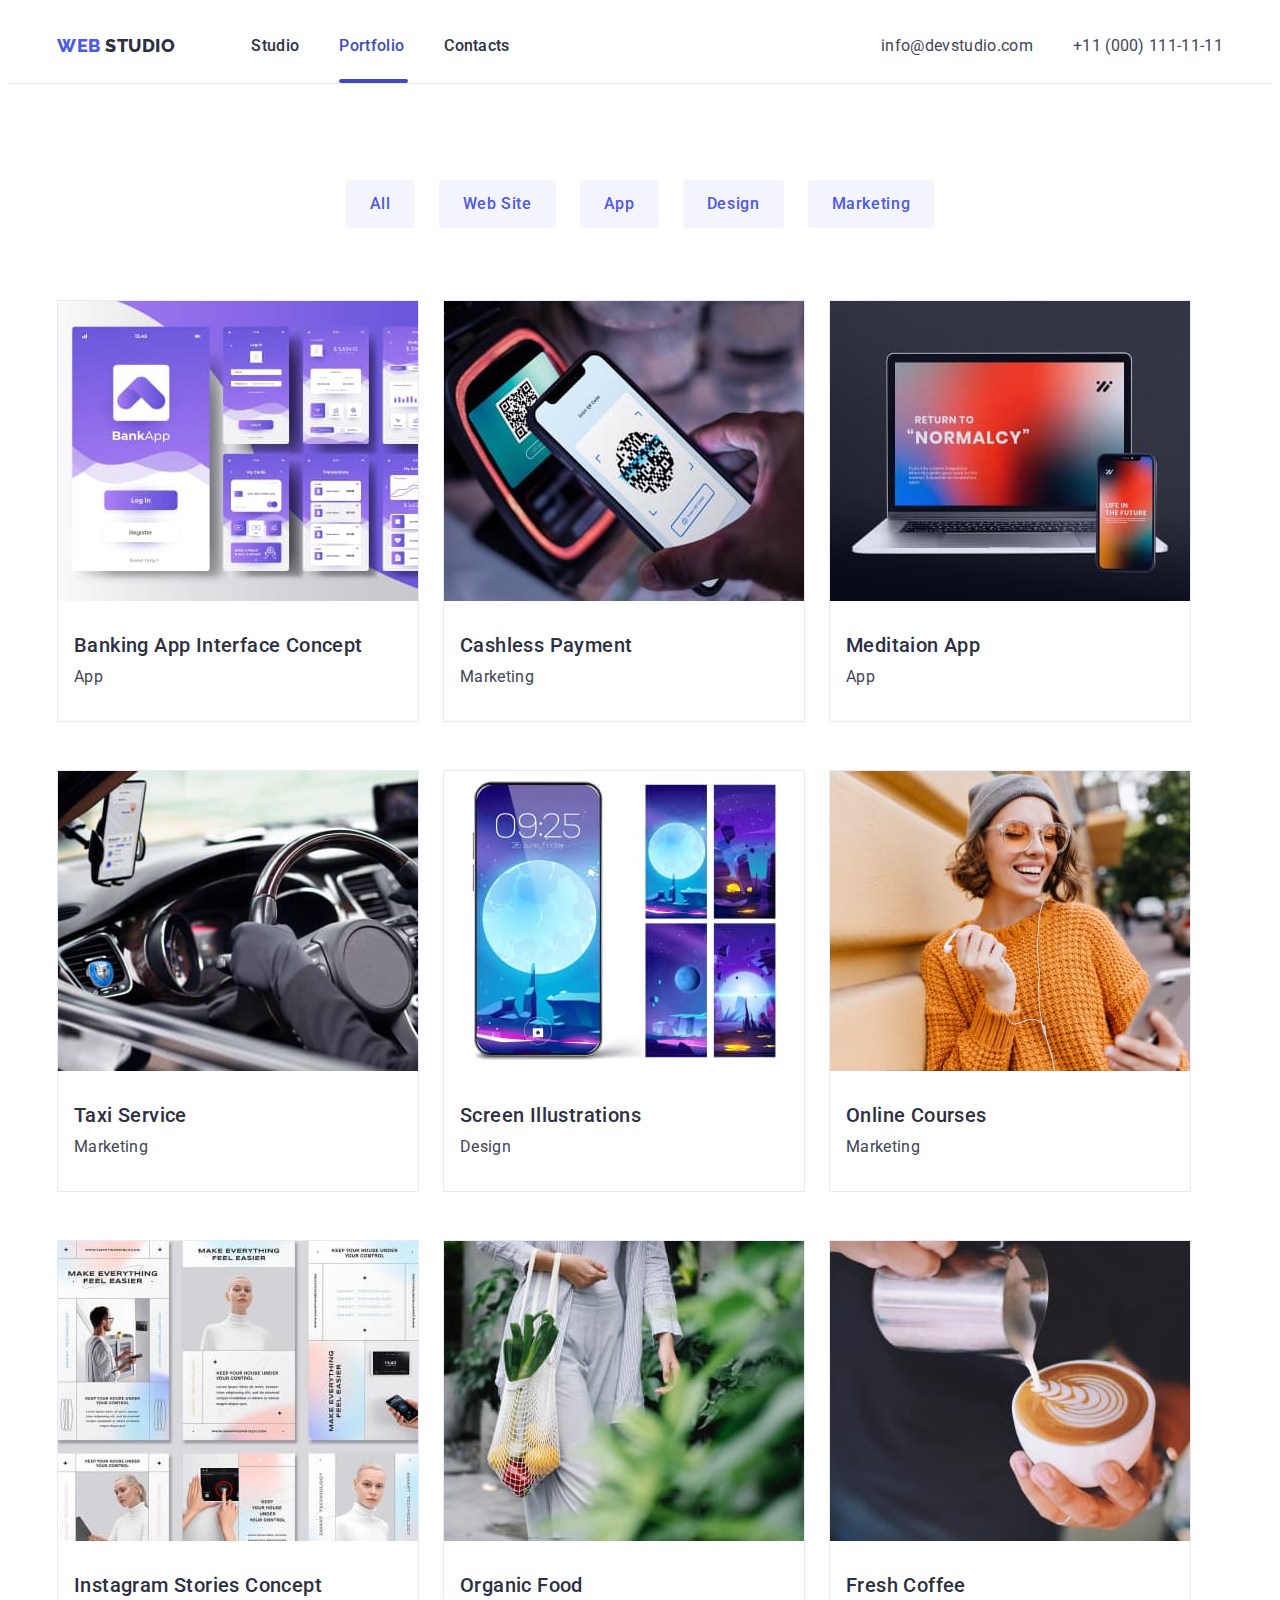
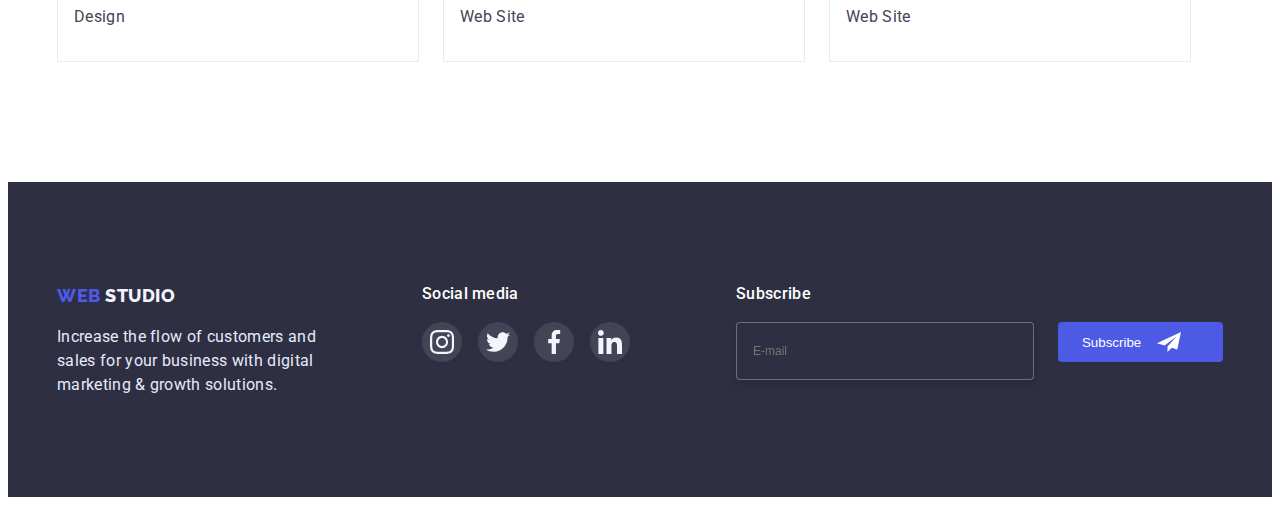
==== portfolio.html @ efe14cc3 "hw7" ====
<!DOCTYPE html>
<html lang="en">
  <head>
    <meta charset="UTF-8" />
    <meta http-equiv="X-UA-Compatible" content="IE=edge" />
    <meta name="viewport" content="width=device-width, initial-scale=1.0" />
    <link
      rel="stylesheet"
      href="https://cdnjs.cloudflare.com/ajax/libs/modern-normalize/1.1.0/modern-normalize.min.css"
      integrity="sha512-wpPYUAdjBVSE4KJnH1VR1HeZfpl1ub8YT/NKx4PuQ5NmX2tKuGu6U/JRp5y+Y8XG2tV+wKQpNHVUX03MfMFn9Q=="
      crossorigin="anonymous"
      referrerpolicy="no-referrer"
    />
    <link rel="stylesheet" href="./css/styles.css" />
    <link rel="preconnect" href="https://fonts.googleapis.com" />
    <link rel="preconnect" href="https://fonts.gstatic.com" crossorigin />
    <link
      href="https://fonts.googleapis.com/css2?family=Raleway:wght@800&family=Roboto:wght@400;500;700;900&display=swap"
      rel="stylesheet"
    />
    <title>Document</title>
  </head>
  <body>
    <header class="studio-header">
      <div class="container header-container">
        <nav class="navigation">
          <a
            class="logo link-accent"
            href="./portfolio.html"
            target="_blank"
            rel="noopener noreferrer"
            ><span class="logo-span">Web</span> Studio</a
          >
          <ul class="list navigation-list">
            <li>
              <a class="nav-link link-accent" href="./index.html">Studio</a>
            </li>
            <li class="nav-list-item">
              <a class="nav-link link-accent current" href="./portfolio.html"
                >Portfolio</a
              >
            </li>
            <li><a class="nav-link link-accent" href="">Contacts</a></li>
          </ul>
        </nav>
        <address class="navigation-address">
          <ul class="list navigation-list">
            <li>
              <a
                class="nav-contact link-accent"
                href="mailto:info@devstudio.com"
                >info@devstudio.com</a
              >
            </li>
            <li>
              <a class="nav-contact link-accent" href="tel:+110001111111"
                >+11 (000) 111-11-11</a
              >
            </li>
          </ul>
        </address>
      </div>
    </header>
    <main class="main-portfolio">
      <h1 class="visually-hidden">Portfolio</h1>
      <section class="portfolio-filter">
        <div class="container">
          <ul class="btn-list list">
            <li class="btn-list-item">
              <button class="btn-filter" type="button">All</button>
            </li>
            <li class="btn-list-item">
              <button class="btn-filter" type="button">Web Site</button>
            </li>
            <li class="btn-list-item">
              <button class="btn-filter" type="button">App</button>
            </li>
            <li class="btn-list-item">
              <button class="btn-filter" type="button">Design</button>
            </li>
            <li class="btn-list-item">
              <button class="btn-filter" type="button">Marketing</button>
            </li>
          </ul>
          <ul class="samples list">
            <li class="sample-item">
              <div class="sample-wrap">
                <img
                  src="./images/banking-app.jpg"
                  alt="banking-app"
                  width="360"
                  height="300"
                />
                <p class="sample-text">
                  14 Stylish and User-Friendly App Design Concepts · Task
                  Manager App · Calorie Tracker App · Exotic Fruit Ecommerce App
                  · Cloud Storage App
                </p>
              </div>
              <div class="wrapper">
                <h2 class="header header-portfolio">
                  Banking App Interface Concept
                </h2>
                <p class="text text-portfolio">App</p>
              </div>
            </li>
            <li class="sample-item">
              <div class="sample-wrap">
                <img
                  src="./images/cashless-payment.jpg"
                  alt="cashless-payment"
                  width="360"
                  height="300"
                />
                <p class="sample-text">
                  14 Stylish and User-Friendly App Design Concepts · Task
                  Manager App · Calorie Tracker App · Exotic Fruit Ecommerce App
                  · Cloud Storage App
                </p>
              </div>
              <div class="wrapper">
                <h2 class="header header-portfolio">Cashless Payment</h2>
                <p class="text text-portfolio">Marketing</p>
              </div>
            </li>
            <li class="sample-item">
              <div class="sample-wrap">
                <img
                  src="./images/mediation-app.jpg"
                  alt="mediation-app"
                  width="360"
                  height="300"
                />
                <p class="sample-text">
                  14 Stylish and User-Friendly App Design Concepts · Task
                  Manager App · Calorie Tracker App · Exotic Fruit Ecommerce App
                  · Cloud Storage App
                </p>
              </div>
              <div class="wrapper">
                <h2 class="header header-portfolio">Meditaion App</h2>
                <p class="text text-portfolio">App</p>
              </div>
            </li>
            <li class="sample-item">
              <div class="sample-wrap">
                <img
                  src="./images/taxi-service.jpg"
                  alt="taxi-service"
                  width="360"
                  height="300"
                />
                <p class="sample-text">
                  14 Stylish and User-Friendly App Design Concepts · Task
                  Manager App · Calorie Tracker App · Exotic Fruit Ecommerce App
                  · Cloud Storage App
                </p>
              </div>
              <div class="wrapper">
                <h2 class="header header-portfolio">Taxi Service</h2>
                <p class="text text-portfolio">Marketing</p>
              </div>
            </li>
            <li class="sample-item">
              <div class="sample-wrap">
                <img
                  src="./images/screen-ill.jpg"
                  alt="Screen illustrations"
                  width="360"
                  height="300"
                />
                <p class="sample-text">
                  14 Stylish and User-Friendly App Design Concepts · Task
                  Manager App · Calorie Tracker App · Exotic Fruit Ecommerce App
                  · Cloud Storage App
                </p>
              </div>
              <div class="wrapper">
                <h2 class="header header-portfolio">Screen Illustrations</h2>
                <p class="text text-portfolio">Design</p>
              </div>
            </li>
            <li class="sample-item">
              <div class="sample-wrap">
                <img
                  src="./images/online-course.jpg"
                  alt="online course"
                  width="360"
                  height="300"
                />
                <p class="sample-text">
                  14 Stylish and User-Friendly App Design Concepts · Task
                  Manager App · Calorie Tracker App · Exotic Fruit Ecommerce App
                  · Cloud Storage App
                </p>
              </div>
              <div class="wrapper">
                <h2 class="header header-portfolio">Online Courses</h2>
                <p class="text text-portfolio">Marketing</p>
              </div>
            </li>
            <li class="sample-item">
              <div class="sample-wrap">
                <img
                  src="./images/instagram.jpg"
                  alt="instagram page"
                  width="360"
                  height="300"
                />
                <p class="sample-text">
                  14 Stylish and User-Friendly App Design Concepts · Task
                  Manager App · Calorie Tracker App · Exotic Fruit Ecommerce App
                  · Cloud Storage App
                </p>
              </div>
              <div class="wrapper">
                <h2 class="header header-portfolio">
                  Instagram Stories Concept
                </h2>
                <p class="text text-portfolio">Design</p>
              </div>
            </li>
            <li class="sample-item">
              <div class="sample-wrap">
                <img
                  src="./images/organic.jpg"
                  alt="organic food"
                  width="360"
                  height="300"
                />
                <p class="sample-text">
                  14 Stylish and User-Friendly App Design Concepts · Task
                  Manager App · Calorie Tracker App · Exotic Fruit Ecommerce App
                  · Cloud Storage App
                </p>
              </div>
              <div class="wrapper">
                <h2 class="header header-portfolio">Organic Food</h2>
                <p class="text text-portfolio">Web Site</p>
              </div>
            </li>
            <li class="sample-item">
              <div class="sample-wrap">
                <img
                  src="./images/coffee.jpg"
                  alt="fresh coffee"
                  width="360"
                  height="300"
                />
                <p class="sample-text">
                  14 Stylish and User-Friendly App Design Concepts · Task
                  Manager App · Calorie Tracker App · Exotic Fruit Ecommerce App
                  · Cloud Storage App
                </p>
              </div>
              <div class="wrapper">
                <h2 class="header header-portfolio">Fresh Coffee</h2>
                <p class="text text-portfolio">Web Site</p>
              </div>
            </li>
          </ul>
        </div>
      </section>
    </main>

    <footer class="studio-footer">
      <div class="container">
        <div class="wrap">
          <div class="left-footrer">
            <a
              class="logo-footer link-accent"
              href="./index.html"
              target="_blank"
              rel="noopener noreferrer"
              ><span class="logo-span">Web</span> Studio</a
            >
            <p class="footer-text">
              Increase the flow of customers and <br />
              sales for your business with digital<br />
              marketing & growth solutions.
            </p>
          </div>
          <div class="rigrh-footer">
            <p class="social-text">Social media</p>
            <ul class="footer-soc-list">
              <li class="footer-soc-item">
                <a href="" class="soc-link"
                  ><svg class="soc-icon" width="24" height="24">
                    <use href="./images/icons.svg#icon-instagram"></use></svg
                ></a>
              </li>
              <li class="footer-soc-item">
                <a href="" class="soc-link"
                  ><svg class="soc-icon" width="24" height="24">
                    <use href="./images/icons.svg#icon-twitter"></use></svg
                ></a>
              </li>
              <li class="footer-soc-item">
                <a href="" class="soc-link"
                  ><svg class="soc-icon" width="24" height="24">
                    <use href="./images/icons.svg#icon-facebook"></use></svg
                ></a>
              </li>
              <li class="footer-soc-item">
                <a href="" class="soc-link"
                  ><svg class="soc-icon" width="24" height="24">
                    <use href="./images/icons.svg#icon-linkedin"></use></svg
                ></a>
              </li>
            </ul>
          </div>
          <div class="form-footer">
            <form class="footer-form" for="email">
              <p class="footer-form-text">Subscribe</p>
              <div class="form-wrap">
                <input
                  class="footer-form-input"
                  type="email"
                  name="email"
                  id="email"
                  placeholder="E-mail"
                />
                <button class="footer-form-btn" type="submit">Subscribe</button>
              </div>
            </form>
          </div>
        </div>
      </div>
    </footer>
  </body>
</html>
---- css/styles.css ----
:root {
  --bgColor: #4d5ae5;
  --mainColor: #2e2f42;
  --textColor: #434455;
  --white: #ffffff;
  --accent: #404bbf;
  --secondary: #f4f4fd;
  --footerText: #e7e9fc;
}
body {
  font-family: 'Roboto';
  font-weight: 400;
  font-size: 16px;
  line-height: 1.33;
  letter-spacing: 0.02em;
  color: var(--textColor);
}
.is-hidden {
  visibility: hidden;
  opacity: 0;
  pointer-events: none;
}
a {
  text-decoration: none;
}
ul,
button {
  margin: 0;
  padding: 0;
}
input {
  padding: 0;
}

h1,
h2,
h3,
h4,
h5,
h6,
p {
  margin: 0;
}
img {
  display: block;
}
li {
  list-style: none;
}
.container {
  width: 1166px;
  margin: 0 auto;
  padding: 0 15px;
}
.header-container {
  display: flex;
  justify-content: space-between;
  align-items: center;
}
.navigation {
  display: flex;
  justify-content: space-between;
  padding: 24px 0 24px 0;
  align-items: center;
}
.navigation-list {
  display: flex;
  /* position: relative; */

  gap: 40px;
}
.studio-header {
  border-bottom: 1px solid #e7e9fc;
}

.list {
  list-style: none;
}
.visually-hidden {
  position: absolute;
  white-space: nowrap;
  width: 1px;
  height: 1px;
  overflow: hidden;
  border: 0;
  padding: 0;
  clip: rect(0 0 0 0);
  clip-path: inset(50%);
  margin: -1px;
}
.logo {
  font-family: 'Raleway';
  font-weight: 800;
  font-size: 18px;
  line-height: 1.5;
  letter-spacing: 0.03em;
  text-transform: uppercase;
  color: var(--mainColor);
  margin-right: 76px;
}
.logo-span {
  font-family: 'Raleway';
  font-weight: 800;
  font-size: 18px;
  line-height: 1.5;
  letter-spacing: 0.03em;
  text-transform: uppercase;
  color: var(--bgColor);
}

.nav-link {
  font-weight: 500;
  font-size: 16px;
  line-height: 1.5;
  letter-spacing: 0.02em;
  color: var(--mainColor);
}
.nav-list-item {
  position: relative;
}
.nav-link.current::after {
  content: '';
  position: absolute;
  width: 100%;
  top: 190%;
  left: 0;
  border: 2px solid var(--accent);
  border-radius: 2px;
}
.current {
  color: var(--accent);
}
.link-accent {
  transition: color 250ms cubic-bezier(0.4, 0, 0.2, 1);
}
.link-accent:hover,
.link-accent:focus {
  color: var(--accent);
}
.nav-contact {
  font-style: normal;
  font-size: 16px;
  line-height: 1.5;
  text-decoration: none;
  letter-spacing: 0.02em;
  padding: 24px 0 24px 0;

  color: var(--textColor);
}

.hero-title {
  width: 496px;
  font-size: 56px;
  line-height: 1.07;
  text-align: center;
  margin: 0 auto;
  letter-spacing: 0.02em;
  color: var(--white);
}
.hero-section {
  padding: 188px 0;
  background-image: url(../images/Dark-bg.png),
    url(../images/people-office1.jpg);
  background-repeat: no-repeat;
  background-size: 1440px 600px;
  background-position: center;
}
.hero-wrap {
  text-align: center;
}
.btn {
  margin-top: 48px;
  padding: 16px 32px;
  font-family: 'Roboto';
  font-family: inherit;
  font-weight: 500;
  font-size: 16px;
  line-height: 1.5;
  letter-spacing: 0.04em;
  color: var(--white);
  background: var(--bgColor);
  border: 0px;
  border-radius: 4px;
  transition: background-color 250ms cubic-bezier(0.4, 0, 0.2, 1);
}

.btn:hover {
  color: var(--white);
  background-color: var(--accent);
  cursor: pointer;
}
.btn-filter {
  font-family: 'Roboto';
  font-family: inherit;
  font-weight: 500;
  font-size: 16px;
  line-height: 1.5;
  letter-spacing: 0.04em;
  color: var(--bgColor);
  background: var(--secondary);
  cursor: pointer;
  padding: 12px 24px;
  border: 0px;
  border-radius: 4px;
  transition: background-color 250ms cubic-bezier(0.4, 0, 0.2, 1),
    color 250ms cubic-bezier(0.4, 0, 0.2, 1),
    box-shadow 250ms cubic-bezier(0.4, 0, 0.2, 1);
}

.main-portfolio {
  padding-top: 96px;
}
.btn-filter:hover,
.btn-filter:focus {
  color: var(--white);
  background-color: var(--bgColor);
  box-shadow: 0px 3px 1px rgba(0, 0, 0, 0.1), 0px 2px 1px rgba(0, 0, 0, 0.08),
    0px 2px 2px rgba(0, 0, 0, 0.12);
  border-radius: 4px;
}
.btn-list {
  display: flex;
  justify-content: center;
  gap: 24px;

  margin-bottom: 72px;
}
.about-wrap {
  display: flex;
  justify-content: center;
  align-items: center;
  width: 264px;
  height: 112px;
  background-color: var(--secondary);
  margin-bottom: 8px;
  border-radius: 4px;
}
.antena {
  height: 64px;
  width: 59.717105865478516px;
}
.clock {
  height: 63.99992370605469px;
  width: 61.21834182739258px;
}
.diagram {
  height: 49.0855827331543px;
  width: 64.00010681152344px;
}
.astronaut {
  height: 55.46323013305664px;
  width: 50.1336555480957px;
  left: 0px;
  top: 4.779327392578125px;
  border-radius: 0px;
}

.about-studio {
  padding-top: 120px;
}

.about-studio-list {
  display: flex;
  flex-wrap: wrap;
  gap: 24px;
}
.about-item {
  width: 264px;
}
.header {
  font-weight: 500;
  font-size: 20px;
  line-height: 1.2;
  letter-spacing: 0.02em;
  color: var(--mainColor);
  padding-bottom: 8px;
}
.wrapper {
  padding: 32px 0 32px 16px;
}

.text {
  font-weight: 400;
  line-height: 1.5;
  letter-spacing: 0.02em;
  color: var(--textColor);
  /* padding-bottom: 8px; */
}

.samples {
  display: flex;
  flex-wrap: wrap;
  column-gap: 24px;
  row-gap: 48px;
  padding-bottom: 120px;
}
.sample-item {
  border: 1px solid #e7e9fc;
  transition: box-shadow 250ms cubic-bezier(0.4, 0, 0.2, 1);
}
.sample-wrap {
  position: relative;
  overflow: hidden;
}
.sample-text {
  position: absolute;
  top: 0;
  left: 0;
  color: var(--secondary);
  line-height: 1.5;
  letter-spacing: 0.02em;
  background-color: var(--bgColor);
  height: 100%;
  padding: 40px 32px;
  transform: translateY(100%);
  transition: 250ms cubic-bezier(0.4, 0, 0.2, 1);
}
.sample-item:hover .sample-text {
  transform: translateY(0);
}
.sample-item:hover,
.sample-item:focus {
  border: 1px solid #f4f4fd;
  box-shadow: 0px 1px 6px rgba(46, 47, 66, 0.08),
    0px 1px 1px rgba(46, 47, 66, 0.16), 0px 2px 1px rgba(46, 47, 66, 0.08);
}
.company-header {
  font-size: 36px;
  line-height: 1.11;
  letter-spacing: 0.02em;
  text-transform: capitalize;
  text-align: center;
  margin-bottom: 72px;
  color: var(--mainColor);
}
.company-section {
  padding: 120px 0;
}
.products-list {
  display: flex;
  gap: 24px;
}

.team {
  background-color: var(--secondary);
  padding: 120px 0;
}

.team-list-about {
  display: flex;
  flex-wrap: wrap;
  gap: 24px;
}
.team-list {
  text-align: center;
  background-color: var(--white);
  background: #ffffff;
  box-shadow: 0px 1px 6px rgba(46, 47, 66, 0.08),
    0px 1px 1px rgba(46, 47, 66, 0.16), 0px 2px 1px rgba(46, 47, 66, 0.08);
  border-radius: 0px 0px 4px 4px;
}
.about {
  padding: 32px 0;
}
.header-about {
  padding-bottom: 8px;
}

.logo-footer {
  font-family: 'Raleway';
  font-weight: 800;
  font-size: 18px;
  line-height: 1.16;
  letter-spacing: 0.03em;
  text-transform: uppercase;

  color: var(--secondary);
}
.studio-footer {
  background: var(--mainColor);
  padding-top: 100px;
  padding-bottom: 100px;
}
/* .left-footrer {
  width: 264px;
} */
.footer-text {
  line-height: 24px;
  letter-spacing: 0.02em;
  color: var(--footerText);
  margin-top: 16px;
}

.soc-list {
  display: flex;
  justify-content: center;
  gap: 24px;
}
.soc-item {
  width: 40px;
  height: 40px;
}
.soc-item-link {
  width: 100%;
  height: 100%;
  border-radius: 50%;
  display: flex;
  justify-content: center;
  align-items: center;
  background-color: var(--bgColor);
  transition: background-color 250ms cubic-bezier(0.4, 0, 0.2, 1);
}
.soc-item-link:hover,
.soc-item-link:focus {
  background-color: var(--accent);
}
.customers {
  padding: 130px 0 120px 0;
}
.customers-title {
  text-align: center;
  margin-bottom: 72px;

  font-weight: 700;
  font-size: 36px;
  line-height: 1.11;

  letter-spacing: 0.02em;
  text-transform: capitalize;
  color: var(--mainColor);
}

.customers-list {
  display: flex;
  gap: 24px;
}
.customers-item {
  width: 168px;
  height: 88px;
}
.customers-link {
  width: 100%;
  height: 100%;
  border: 1px solid #afb1b8;
  border-radius: 4px;
  display: flex;
  align-items: center;
  justify-content: center;
  color: #afb1b8;
  transition: 250ms cubic-bezier(0.4, 0, 0.2, 1);
}
.customers-icon {
  fill: currentColor;
}
.customers-link:is(:hover, :focus) {
  border-color: var(--accent);
  color: var(--accent);
}

.wrap {
  display: flex;
  justify-content: space-between;
}

.social-text {
  font-weight: 500;
  font-size: 16px;
  line-height: 1.5;

  letter-spacing: 0.02em;

  color: #ffffff;
  margin-bottom: 16px;
}
.footer-soc-list {
  display: flex;
  gap: 16px;
}
.footer-soc-item {
  width: 40px;
  height: 40px;
}
.soc-link:hover,
.soc-link:focus {
  background-color: #31d0aa;
}

.soc-link {
  width: 100%;
  height: 100%;
  display: flex;
  justify-content: center;
  align-items: center;
  background-color: rgba(255, 255, 255, 0.1);
  border-radius: 50%;
  transition: background-color 250ms cubic-bezier(0.4, 0, 0.2, 1);
}

.backdrop {
  position: fixed;
  top: 0;
  width: 100%;
  height: 100%;
  background-color: rgba(46, 47, 66, 0.4);

  transition: opacity 300ms linear, visibility 300ms linear;
}

.modal {
  position: absolute;
  width: 408px;
  min-height: 576px;
  background-color: #fcfcfc;
  box-shadow: 0px 1px 1px rgba(0, 0, 0, 0.14), 0px 1px 3px rgba(0, 0, 0, 0.12),
    0px 2px 1px rgba(0, 0, 0, 0.2);
  border-radius: 4px;
  top: 50%;
  left: 50%;

  padding: 24px;
  transition: transform 300ms linear;

  transform: translate(-50%, -50%) scale(1);
}
.backdrop.is-hidden .modal {
  transform: translate(-50%, -50%) scale(0);
}
.modal-btn {
  display: flex;
  justify-content: center;
  align-items: center;
  width: 24px;
  height: 24px;
  background: #e7e9fc;
  border: 1px solid rgba(0, 0, 0, 0.1);
  border-radius: 50%;
  margin-left: auto;
  transition: background-color 250ms cubic-bezier(0.4, 0, 0.2, 1);
}
.modal-btn:hover,
.modal-btn:focus {
  background-color: var(--accent);
  cursor: pointer;
  fill: var(--white);
}

.form-footer {
}
.footer-form {
}
.form-wrap {
  display: flex;
  gap: 24px;
}
.footer-form-text {
  color: var(--white);
  font-weight: 500;
  font-size: 16px;
  line-height: 1.5;

  letter-spacing: 0.02em;

  color: #ffffff;
  margin-bottom: 16px;
}
.footer-form-input {
  font-size: 12px;
  border: 1px solid rgba(255, 255, 255, 0.3);
  filter: drop-shadow(0px 4px 4px rgba(0, 0, 0, 0.15));
  background: #2e2f42;
  border-radius: 4px;
  height: 40px;
  width: 264px;
  border-radius: 4px;
  padding: 8px 16px;
  color: rgba(255, 255, 255, 0.6);
}
.footer-form-btn {
  display: inline-flex;
  align-items: center;
  width: 165px;
  height: 40px;
  background-color: var(--bgColor);
  color: var(--white);
  border-radius: 4px;
  border: none;
  padding: 8px 24px;
  transition: background-color 250ms cubic-bezier(0.4, 0, 0.2, 1);
}
.footer-form-btn:hover,
.footer-form-btn:focus {
  background-color: var(--accent);
  cursor: pointer;
}
.footer-form-btn::after {
  margin-left: 16px;
  content: '';
  width: 24px;
  height: 24px;

  background-image: url(../images/plane.svg);
  background-repeat: no-repeat;
  background-size: contain;
  background-position: center;
}
.footer-form-icon {
}
.footer-form-svg {
}

.modal-form-text {
  font-weight: 500;
  font-size: 16px;
  line-height: 1.5;
  text-align: center;
  letter-spacing: 0.02em;
  color: #2e2f42;
  padding: 8px;
}
.modal-form {
}
.modal-form-wrap {
  display: flex;
  flex-direction: column;
  position: relative;
  /* margin-bottom: 8px; */
}
.modal-wrapper {
  margin-bottom: 8px;
}
.modal-input {
  width: 360px;
  height: 40px;
  padding-left: 35px;
  border-radius: 4px;
  outline: none;
  border: 1px solid rgba(33, 33, 33, 0.2);
  background-color: #fcfcfc;
}
.modal-input:focus {
  border-color: var(--bgColor);
}
.modal-input:focus + .modal-form-icon {
  fill: var(--bgColor);
}
.modal-form-icon {
  position: absolute;
  left: 5%;
  top: 50%;
  transform: translateY(-50%);
}
.modal-form-textarea {
  width: 360px;
  height: 120px;
  font-size: 12px;
  line-height: 1.16;
  padding: 8px 16px;
  outline: none;
  letter-spacing: 0.04em;
  resize: none;
  color: rgba(117, 117, 117, 0.5);
  border: 1px solid rgba(33, 33, 33, 0.2);
}
.modal-form-textarea:focus {
  border-color: var(--bgColor);
}
.policy-input {
  margin-bottom: 24px;
}
/* .policy {
  display: flex;
  flex-direction: row;
} */
.policy-link {
  text-decoration: underline;
  color: var(--bgColor);
  display: inline-block;
}
.link-wrap {
  display: inline-block;
}

.label {
  font-size: 12px;
  line-height: 1.16;
  letter-spacing: 0.04em;
  padding-bottom: 4px;

  display: flex;
  align-items: center;
  position: relative;
}
.label span {
  width: 16px;
  height: 16px;
  border: 1.25px solid #2e2f42;
  border-radius: 2px;
  margin-right: 8px;
  display: flex;
  align-items: center;
  justify-content: center;
  fill: transparent;
}
.modal-checkbox:checked + .label span {
  background-color: var(--bgColor);
  border: none;
  fill: #ffffff;
}
.modal-checkbox {
  margin-right: 8px;
}
.modal-btn-send {
  display: block;
  margin: auto;
  width: 169px;
  height: 56px;
  background-color: var(--bgColor);
  box-shadow: 0px 4px 4px rgba(0, 0, 0, 0.15);
  border-radius: 4px;
  border: none;
  color: var(--white);
  transition: background-color 250ms cubic-bezier(0.4, 0, 0.2, 1);
}
.modal-btn-send:hover,
.modal-btn-send:focus {
  background-color: var(--accent);
  cursor: pointer;
}
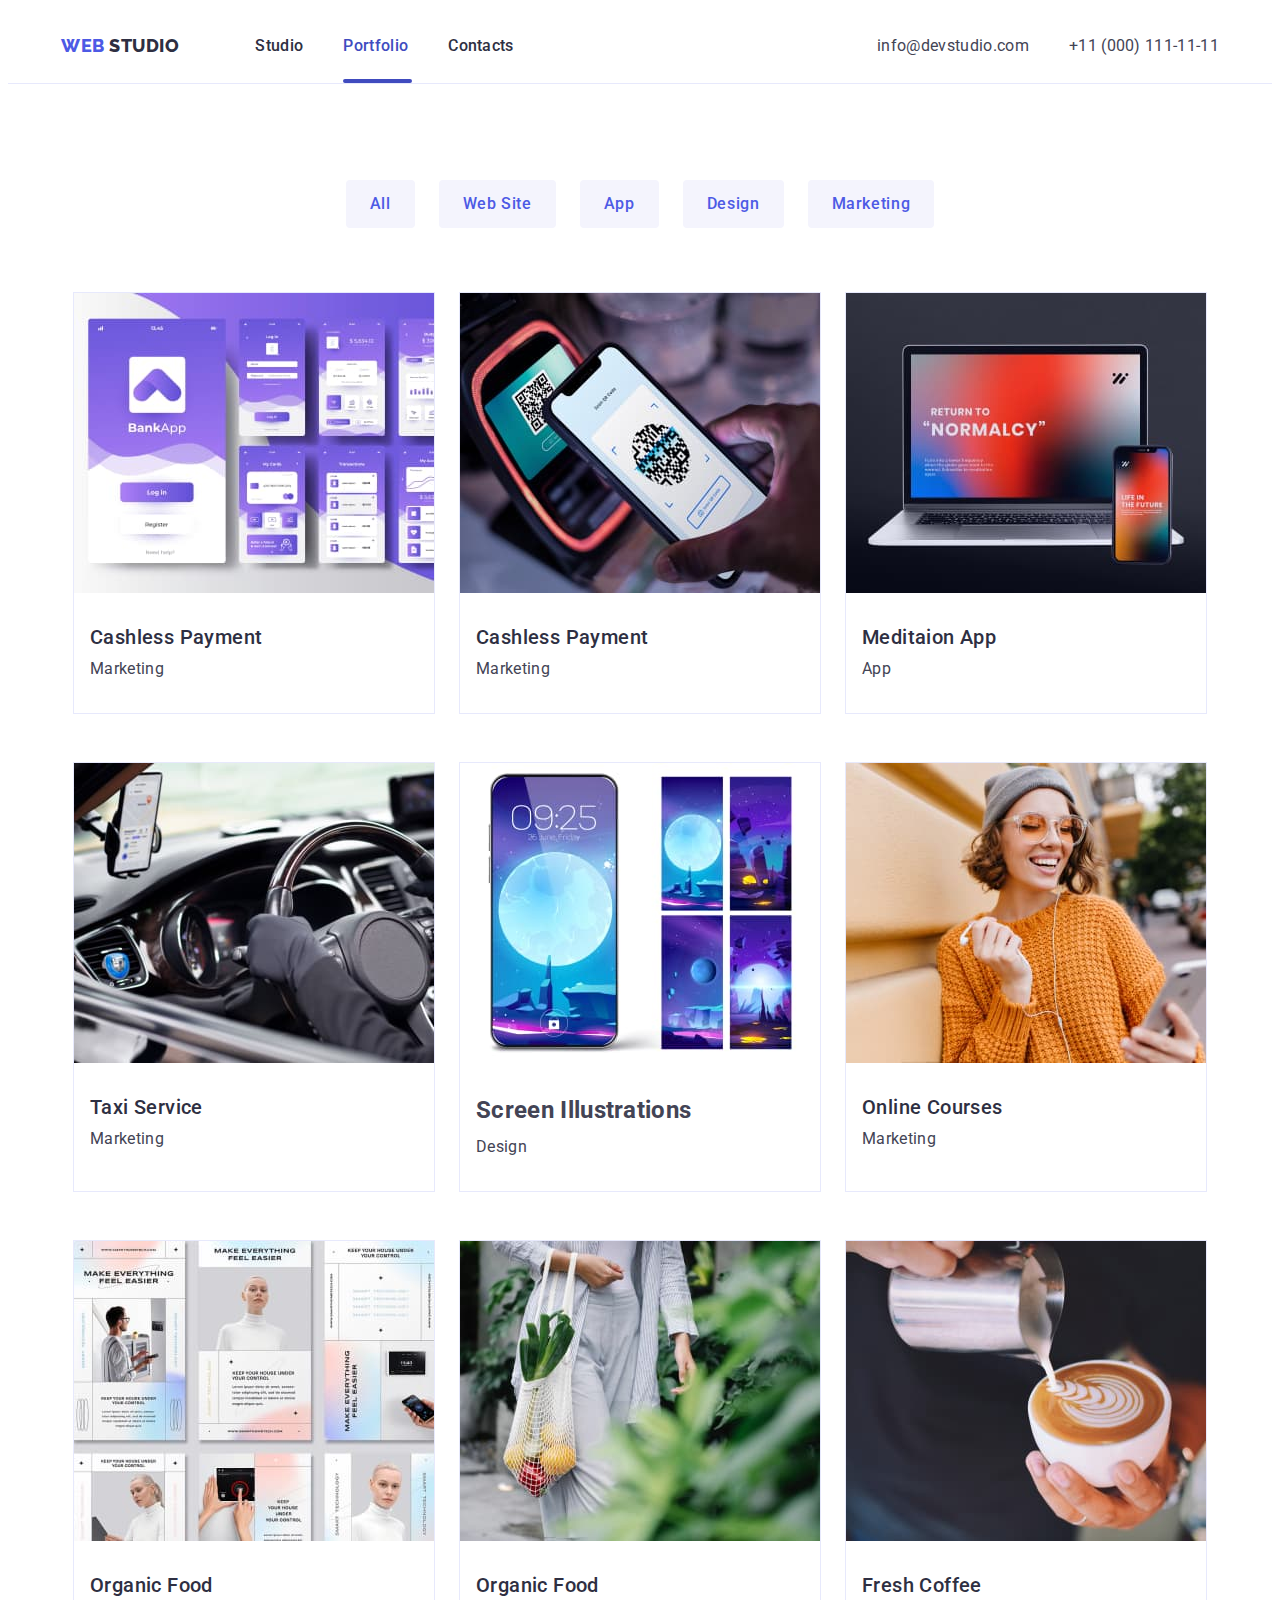
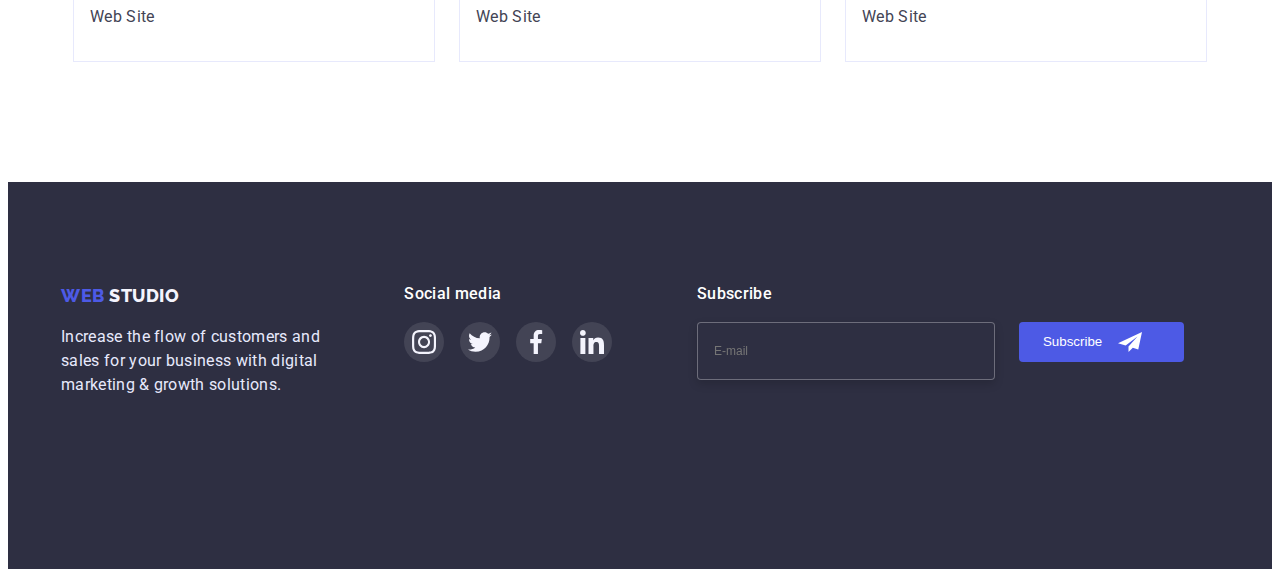
==== commit 825e535f: "portfolio done" ====
--- a/portfolio.html
+++ b/portfolio.html
@@ -61,10 +61,12 @@
         </address>
       </div>
     </header>
+    <!-- Main Portfolio -->
     <main class="main-portfolio">
       <h1 class="visually-hidden">Portfolio</h1>
       <section class="portfolio-filter">
         <div class="container">
+          <!-- Buttons filter -->
           <ul class="btn-list list">
             <li class="btn-list-item">
               <button class="btn-filter" type="button">All</button>
@@ -82,187 +84,176 @@
               <button class="btn-filter" type="button">Marketing</button>
             </li>
           </ul>
+          <!-- Applications samples -->
           <ul class="samples list">
             <li class="sample-item">
               <div class="sample-wrap">
                 <img
+                  class="portfolio-img"
                   src="./images/banking-app.jpg"
-                  alt="banking-app"
-                  width="360"
-                  height="300"
-                />
-                <p class="sample-text">
-                  14 Stylish and User-Friendly App Design Concepts · Task
-                  Manager App · Calorie Tracker App · Exotic Fruit Ecommerce App
-                  · Cloud Storage App
-                </p>
-              </div>
-              <div class="wrapper">
-                <h2 class="header header-portfolio">
-                  Banking App Interface Concept
-                </h2>
-                <p class="text text-portfolio">App</p>
-              </div>
-            </li>
-            <li class="sample-item">
-              <div class="sample-wrap">
-                <img
+                  alt="cashless-payment"
+                />
+                <p class="sample-text">
+                  14 Stylish and User-Friendly App Design Concepts · Task
+                  Manager App · Calorie Tracker App · Exotic Fruit Ecommerce App
+                  · Cloud Storage App
+                </p>
+              </div>
+              <div class="wrapper">
+                <h2 class=" header-portfolio">Cashless Payment</h2>
+                <p class=" text-portfolio">Marketing</p>
+              </div>
+            </li>
+            <li class="sample-item">
+              <div class="sample-wrap">
+                <img
+                  class="portfolio-img"
                   src="./images/cashless-payment.jpg"
                   alt="cashless-payment"
-                  width="360"
-                  height="300"
-                />
-                <p class="sample-text">
-                  14 Stylish and User-Friendly App Design Concepts · Task
-                  Manager App · Calorie Tracker App · Exotic Fruit Ecommerce App
-                  · Cloud Storage App
-                </p>
-              </div>
-              <div class="wrapper">
-                <h2 class="header header-portfolio">Cashless Payment</h2>
-                <p class="text text-portfolio">Marketing</p>
-              </div>
-            </li>
-            <li class="sample-item">
-              <div class="sample-wrap">
-                <img
+                />
+                <p class="sample-text">
+                  14 Stylish and User-Friendly App Design Concepts · Task
+                  Manager App · Calorie Tracker App · Exotic Fruit Ecommerce App
+                  · Cloud Storage App
+                </p>
+              </div>
+              <div class="wrapper">
+                <h2 class=" header-portfolio">Cashless Payment</h2>
+                <p class=" text-portfolio">Marketing</p>
+              </div>
+            </li>
+            <li class="sample-item">
+              <div class="sample-wrap">
+                <img
+                  class="portfolio-img"
                   src="./images/mediation-app.jpg"
                   alt="mediation-app"
-                  width="360"
-                  height="300"
-                />
-                <p class="sample-text">
-                  14 Stylish and User-Friendly App Design Concepts · Task
-                  Manager App · Calorie Tracker App · Exotic Fruit Ecommerce App
-                  · Cloud Storage App
-                </p>
-              </div>
-              <div class="wrapper">
-                <h2 class="header header-portfolio">Meditaion App</h2>
-                <p class="text text-portfolio">App</p>
-              </div>
-            </li>
-            <li class="sample-item">
-              <div class="sample-wrap">
-                <img
+                />
+                <p class="sample-text">
+                  14 Stylish and User-Friendly App Design Concepts · Task
+                  Manager App · Calorie Tracker App · Exotic Fruit Ecommerce App
+                  · Cloud Storage App
+                </p>
+              </div>
+              <div class="wrapper">
+                <h2 class=" header-portfolio">Meditaion App</h2>
+                <p class=" text-portfolio">App</p>
+              </div>
+            </li>
+            <li class="sample-item">
+              <div class="sample-wrap">
+                <img
+                  class="portfolio-img"
                   src="./images/taxi-service.jpg"
                   alt="taxi-service"
-                  width="360"
-                  height="300"
-                />
-                <p class="sample-text">
-                  14 Stylish and User-Friendly App Design Concepts · Task
-                  Manager App · Calorie Tracker App · Exotic Fruit Ecommerce App
-                  · Cloud Storage App
-                </p>
-              </div>
-              <div class="wrapper">
-                <h2 class="header header-portfolio">Taxi Service</h2>
-                <p class="text text-portfolio">Marketing</p>
-              </div>
-            </li>
-            <li class="sample-item">
-              <div class="sample-wrap">
-                <img
+                />
+                <p class="sample-text">
+                  14 Stylish and User-Friendly App Design Concepts · Task
+                  Manager App · Calorie Tracker App · Exotic Fruit Ecommerce App
+                  · Cloud Storage App
+                </p>
+              </div>
+              <div class="wrapper">
+                <h2 class="header-portfolio">Taxi Service</h2>
+                <p class=" text-portfolio">Marketing</p>
+              </div>
+            </li>
+            <li class="sample-item">
+              <div class="sample-wrap">
+                <img
+                  class="portfolio-img"
                   src="./images/screen-ill.jpg"
                   alt="Screen illustrations"
-                  width="360"
-                  height="300"
-                />
-                <p class="sample-text">
-                  14 Stylish and User-Friendly App Design Concepts · Task
-                  Manager App · Calorie Tracker App · Exotic Fruit Ecommerce App
-                  · Cloud Storage App
-                </p>
-              </div>
-              <div class="wrapper">
-                <h2 class="header header-portfolio">Screen Illustrations</h2>
-                <p class="text text-portfolio">Design</p>
-              </div>
-            </li>
-            <li class="sample-item">
-              <div class="sample-wrap">
-                <img
+                />
+                <p class="sample-text">
+                  14 Stylish and User-Friendly App Design Concepts · Task
+                  Manager App · Calorie Tracker App · Exotic Fruit Ecommerce App
+                  · Cloud Storage App
+                </p>
+              </div>
+              <div class="wrapper">
+                <h2 class= header-portfolio">Screen Illustrations</h2>
+                <p class=" text-portfolio">Design</p>
+              </div>
+            </li>
+            <li class="sample-item">
+              <div class="sample-wrap">
+                <img
+                  class="portfolio-img"
                   src="./images/online-course.jpg"
                   alt="online course"
-                  width="360"
-                  height="300"
-                />
-                <p class="sample-text">
-                  14 Stylish and User-Friendly App Design Concepts · Task
-                  Manager App · Calorie Tracker App · Exotic Fruit Ecommerce App
-                  · Cloud Storage App
-                </p>
-              </div>
-              <div class="wrapper">
-                <h2 class="header header-portfolio">Online Courses</h2>
-                <p class="text text-portfolio">Marketing</p>
-              </div>
-            </li>
-            <li class="sample-item">
-              <div class="sample-wrap">
-                <img
+                />
+                <p class="sample-text">
+                  14 Stylish and User-Friendly App Design Concepts · Task
+                  Manager App · Calorie Tracker App · Exotic Fruit Ecommerce App
+                  · Cloud Storage App
+                </p>
+              </div>
+              <div class="wrapper">
+                <h2 class=" header-portfolio">Online Courses</h2>
+                <p class=" text-portfolio">Marketing</p>
+              </div>
+            </li>
+
+            <li class="sample-item">
+              <div class="sample-wrap">
+                <img
+                  class="portfolio-img"
                   src="./images/instagram.jpg"
-                  alt="instagram page"
-                  width="360"
-                  height="300"
-                />
-                <p class="sample-text">
-                  14 Stylish and User-Friendly App Design Concepts · Task
-                  Manager App · Calorie Tracker App · Exotic Fruit Ecommerce App
-                  · Cloud Storage App
-                </p>
-              </div>
-              <div class="wrapper">
-                <h2 class="header header-portfolio">
-                  Instagram Stories Concept
-                </h2>
-                <p class="text text-portfolio">Design</p>
-              </div>
-            </li>
-            <li class="sample-item">
-              <div class="sample-wrap">
-                <img
+                  alt="organic food"
+                />
+                <p class="sample-text">
+                  14 Stylish and User-Friendly App Design Concepts · Task
+                  Manager App · Calorie Tracker App · Exotic Fruit Ecommerce App
+                  · Cloud Storage App
+                </p>
+              </div>
+              <div class="wrapper">
+                <h2 class=" header-portfolio">Organic Food</h2>
+                <p class=" text-portfolio">Web Site</p>
+              </div>
+            </li>
+            <li class="sample-item">
+              <div class="sample-wrap">
+                <img
+                  class="portfolio-img"
                   src="./images/organic.jpg"
                   alt="organic food"
-                  width="360"
-                  height="300"
-                />
-                <p class="sample-text">
-                  14 Stylish and User-Friendly App Design Concepts · Task
-                  Manager App · Calorie Tracker App · Exotic Fruit Ecommerce App
-                  · Cloud Storage App
-                </p>
-              </div>
-              <div class="wrapper">
-                <h2 class="header header-portfolio">Organic Food</h2>
-                <p class="text text-portfolio">Web Site</p>
-              </div>
-            </li>
-            <li class="sample-item">
-              <div class="sample-wrap">
-                <img
+                />
+                <p class="sample-text">
+                  14 Stylish and User-Friendly App Design Concepts · Task
+                  Manager App · Calorie Tracker App · Exotic Fruit Ecommerce App
+                  · Cloud Storage App
+                </p>
+              </div>
+              <div class="wrapper">
+                <h2 class=" header-portfolio">Organic Food</h2>
+                <p class=" text-portfolio">Web Site</p>
+              </div>
+            </li>
+            <li class="sample-item">
+              <div class="sample-wrap">
+                <img
+                  class="portfolio-img"
                   src="./images/coffee.jpg"
                   alt="fresh coffee"
-                  width="360"
-                  height="300"
-                />
-                <p class="sample-text">
-                  14 Stylish and User-Friendly App Design Concepts · Task
-                  Manager App · Calorie Tracker App · Exotic Fruit Ecommerce App
-                  · Cloud Storage App
-                </p>
-              </div>
-              <div class="wrapper">
-                <h2 class="header header-portfolio">Fresh Coffee</h2>
-                <p class="text text-portfolio">Web Site</p>
+                />
+                <p class="sample-text">
+                  14 Stylish and User-Friendly App Design Concepts · Task
+                  Manager App · Calorie Tracker App · Exotic Fruit Ecommerce App
+                  · Cloud Storage App
+                </p>
+              </div>
+              <div class="wrapper">
+                <h2 class=" header-portfolio">Fresh Coffee</h2>
+                <p class=" text-portfolio">Web Site</p>
               </div>
             </li>
           </ul>
         </div>
       </section>
     </main>
-
+    <!-- Footer -->
     <footer class="studio-footer">
       <div class="container">
         <div class="wrap">
--- a/css/styles.css
+++ b/css/styles.css
@@ -47,35 +47,10 @@
 li {
   list-style: none;
 }
-.container {
-  width: 1166px;
-  margin: 0 auto;
-  padding: 0 15px;
-}
-.header-container {
-  display: flex;
-  justify-content: space-between;
-  align-items: center;
-}
-.navigation {
-  display: flex;
-  justify-content: space-between;
-  padding: 24px 0 24px 0;
-  align-items: center;
-}
-.navigation-list {
-  display: flex;
-  /* position: relative; */
-
-  gap: 40px;
-}
-.studio-header {
-  border-bottom: 1px solid #e7e9fc;
-}
-
 .list {
   list-style: none;
 }
+
 .visually-hidden {
   position: absolute;
   white-space: nowrap;
@@ -88,6 +63,64 @@
   clip-path: inset(50%);
   margin: -1px;
 }
+.header-about-studio {
+  font-weight: 700;
+  font-size: 36px;
+  line-height: 1.11;
+  letter-spacing: 0.02em;
+  color: var(--mainColor);
+  padding-bottom: 8px;
+  text-align: center;
+}
+
+/* .link-wrap {
+  display: inline-block;
+} */
+
+/*-------------------- Index.HTML ------------------------- */
+/* -------------------- HEADER---------------------------- */
+.studio-header {
+  border-bottom: 1px solid #e7e9fc;
+}
+/* .container {
+  width: 1166px;
+  margin: 0 auto;
+  padding: 0 15px;
+} */
+
+.container {
+  max-width: 428px;
+  padding-left: 16px;
+  padding-right: 16px;
+  margin-left: auto;
+  margin-right: auto;
+}
+
+@media screen and (min-width: 768px) {
+  .container {
+    max-width: 768px;
+  }
+}
+
+@media screen and (min-width: 1200px) {
+  .container {
+    max-width: 1158px;
+    padding-left: 15px;
+    padding-right: 15px;
+  }
+}
+
+.header-container {
+  display: flex;
+  justify-content: space-between;
+  align-items: center;
+}
+.navigation {
+  display: flex;
+  justify-content: space-between;
+  padding: 24px 0 24px 0;
+  align-items: center;
+}
 .logo {
   font-family: 'Raleway';
   font-weight: 800;
@@ -98,6 +131,13 @@
   color: var(--mainColor);
   margin-right: 76px;
 }
+.link-accent {
+  transition: color 250ms cubic-bezier(0.4, 0, 0.2, 1);
+}
+.link-accent:hover,
+.link-accent:focus {
+  color: var(--accent);
+}
 .logo-span {
   font-family: 'Raleway';
   font-weight: 800;
@@ -107,13 +147,9 @@
   text-transform: uppercase;
   color: var(--bgColor);
 }
-
-.nav-link {
-  font-weight: 500;
-  font-size: 16px;
-  line-height: 1.5;
-  letter-spacing: 0.02em;
-  color: var(--mainColor);
+.navigation-list {
+  display: flex;
+  gap: 40px;
 }
 .nav-list-item {
   position: relative;
@@ -127,14 +163,14 @@
   border: 2px solid var(--accent);
   border-radius: 2px;
 }
+.nav-link {
+  font-weight: 500;
+  font-size: 16px;
+  line-height: 1.5;
+  letter-spacing: 0.02em;
+  color: var(--mainColor);
+}
 .current {
-  color: var(--accent);
-}
-.link-accent {
-  transition: color 250ms cubic-bezier(0.4, 0, 0.2, 1);
-}
-.link-accent:hover,
-.link-accent:focus {
   color: var(--accent);
 }
 .nav-contact {
@@ -144,19 +180,9 @@
   text-decoration: none;
   letter-spacing: 0.02em;
   padding: 24px 0 24px 0;
-
   color: var(--textColor);
 }
-
-.hero-title {
-  width: 496px;
-  font-size: 56px;
-  line-height: 1.07;
-  text-align: center;
-  margin: 0 auto;
-  letter-spacing: 0.02em;
-  color: var(--white);
-}
+/* ----------------------------------HERO------------------- */
 .hero-section {
   padding: 188px 0;
   background-image: url(../images/Dark-bg.png),
@@ -168,6 +194,16 @@
 .hero-wrap {
   text-align: center;
 }
+.hero-title {
+  width: 496px;
+  font-size: 56px;
+  line-height: 1.07;
+  text-align: center;
+  margin: 0 auto;
+  letter-spacing: 0.02em;
+  color: var(--white);
+}
+
 .btn {
   margin-top: 48px;
   padding: 16px 32px;
@@ -188,6 +224,792 @@
   color: var(--white);
   background-color: var(--accent);
   cursor: pointer;
+}
+/* ----------------------------------ABOUT STUDIO */
+.about-studio {
+  padding: 96px 0;
+}
+
+.about-studio-list {
+  display: flex;
+  justify-content: center;
+  flex-wrap: wrap;
+  row-gap: 72px;
+  /* padding-bottom: 96px; */
+}
+.about-item {
+  width: 396px;
+}
+.about-wrap {
+  display: flex;
+  justify-content: center;
+  align-items: center;
+  width: 264px;
+  height: 112px;
+  background-color: var(--secondary);
+  margin-bottom: 8px;
+  border-radius: 4px;
+  display: none;
+}
+
+.text {
+  font-weight: 500;
+  line-height: 1.5;
+  letter-spacing: 0.02em;
+  color: var(--textColor);
+  padding-bottom: 8px;
+}
+.antena {
+  height: 64px;
+  width: 59.717105865478516px;
+}
+.clock {
+  height: 63.99992370605469px;
+  width: 61.21834182739258px;
+}
+.diagram {
+  height: 49.0855827331543px;
+  width: 64.00010681152344px;
+}
+.astronaut {
+  height: 55.46323013305664px;
+  width: 50.1336555480957px;
+  left: 0px;
+  top: 4.779327392578125px;
+  border-radius: 0px;
+}
+@media screen and (min-width: 768px) {
+  .about-item {
+    width: 356px;
+  }
+  .header-about-studio {
+    font-weight: 700;
+    font-size: 36px;
+    line-height: 1.11;
+    letter-spacing: 0.02em;
+    color: var(--mainColor);
+    padding-bottom: 8px;
+    text-align: left;
+  }
+  .about-studio-list {
+    display: flex;
+    justify-content: center;
+    flex-wrap: wrap;
+    row-gap: 72px;
+    column-gap: 24px;
+    /* padding-bottom: 96px; */
+  }
+}
+
+@media screen and (min-width: 1200px) {
+  .about-studio {
+    padding: 120px 0;
+  }
+  .about-item {
+    width: 264px;
+  }
+  .about-wrap {
+    display: flex;
+    justify-content: center;
+    align-items: center;
+    width: 264px;
+    height: 112px;
+    background-color: var(--secondary);
+    margin-bottom: 8px;
+    border-radius: 4px;
+  }
+  .about-studio-list {
+    display: flex;
+    flex-wrap: wrap;
+    gap: 24px;
+  }
+  .text {
+    font-weight: 400;
+    line-height: 1.5;
+    letter-spacing: 0.02em;
+    color: var(--textColor);
+  }
+  .header-about-studio {
+    font-weight: 500;
+    font-size: 20px;
+    line-height: 1.2;
+    letter-spacing: 0.02em;
+    color: var(--mainColor);
+    padding-bottom: 8px;
+  }
+}
+/* ------------------------------------COMPANY --------------------------- */
+@media screen and (max-width: 1199px) {
+  .company-section {
+    display: none;
+  }
+}
+
+@media screen and (min-width: 1200px) {
+  .company-section {
+    padding: 0 0 120px 0;
+  }
+  .products-list {
+    display: flex;
+    gap: 24px;
+  }
+  .company-header {
+    font-size: 36px;
+    line-height: 1.11;
+    letter-spacing: 0.02em;
+    text-transform: capitalize;
+    text-align: center;
+    margin-bottom: 72px;
+    color: var(--mainColor);
+  }
+}
+
+/* ------------------------------------TEAM-------------------------------- */
+.company-header {
+  line-height: 1.11;
+  font-size: 36px;
+  letter-spacing: 0.02em;
+  text-transform: capitalize;
+  text-align: center;
+  margin-bottom: 72px;
+  color: var(--mainColor);
+}
+.team {
+  background-color: var(--secondary);
+  padding: 96px 0;
+}
+.team-list-about {
+  display: flex;
+  flex-wrap: wrap;
+  justify-content: center;
+  row-gap: 72px;
+}
+.team-list {
+  text-align: center;
+  background-color: var(--white);
+  background: #ffffff;
+  box-shadow: 0px 1px 6px rgba(46, 47, 66, 0.08),
+    0px 1px 1px rgba(46, 47, 66, 0.16), 0px 2px 1px rgba(46, 47, 66, 0.08);
+  border-radius: 0px 0px 4px 4px;
+}
+.about {
+  padding: 32px 0;
+}
+.header-about {
+  padding-bottom: 8px;
+  font-weight: 500;
+  line-height: 1.11;
+  letter-spacing: 0.02em;
+  font-size: 20px;
+}
+.soc-list {
+  display: flex;
+  justify-content: center;
+  gap: 24px;
+}
+.soc-item {
+  width: 40px;
+  height: 40px;
+}
+.soc-item-link {
+  width: 100%;
+  height: 100%;
+  border-radius: 50%;
+  display: flex;
+  justify-content: center;
+  align-items: center;
+  background-color: var(--bgColor);
+  transition: background-color 250ms cubic-bezier(0.4, 0, 0.2, 1);
+}
+.soc-item-link:hover,
+.soc-item-link:focus {
+  background-color: var(--accent);
+}
+@media screen and (min-width: 768px) {
+  .team-list-about {
+    display: flex;
+    flex-wrap: wrap;
+    justify-content: center;
+    row-gap: 64px;
+    column-gap: 24px;
+  }
+  .team {
+    background-color: var(--secondary);
+    padding: 96px 0;
+  }
+  .header {
+    font-weight: 500;
+    font-size: 20px;
+    line-height: 1.11;
+    letter-spacing: 0.02em;
+    color: var(--mainColor);
+    padding-bottom: 8px;
+    text-align: center;
+  }
+}
+@media screen and (min-width: 1200px) {
+  .team {
+    background-color: var(--secondary);
+    padding: 120px 0;
+  }
+  .team-list-about {
+    display: flex;
+    flex-wrap: wrap;
+    gap: 24px;
+  }
+  .team-list {
+    text-align: center;
+    background-color: var(--white);
+    background: #ffffff;
+    box-shadow: 0px 1px 6px rgba(46, 47, 66, 0.08),
+      0px 1px 1px rgba(46, 47, 66, 0.16), 0px 2px 1px rgba(46, 47, 66, 0.08);
+    border-radius: 0px 0px 4px 4px;
+  }
+  .about {
+    padding: 32px 0;
+  }
+  .header-about {
+    padding-bottom: 8px;
+    font-weight: 500;
+    line-height: 1.11;
+    letter-spacing: 0.02em;
+    font-size: 20px;
+  }
+  .soc-list {
+    display: flex;
+    justify-content: center;
+    gap: 24px;
+  }
+  .soc-item {
+    width: 40px;
+    height: 40px;
+  }
+  .header {
+    font-weight: 700;
+    font-size: 36px;
+    line-height: 1.11;
+    letter-spacing: 0.02em;
+    color: var(--mainColor);
+    padding-bottom: 8px;
+    text-align: center;
+  }
+}
+/*---------------------------------- CUSTOMERS LOGO------------------------------- */
+.customers {
+  padding: 96px 0 96px 0;
+}
+.customers-title {
+  text-align: center;
+  margin-bottom: 72px;
+
+  font-weight: 700;
+  font-size: 36px;
+  line-height: 1.11;
+
+  letter-spacing: 0.02em;
+  text-transform: capitalize;
+  color: var(--mainColor);
+}
+.customers-list {
+  display: flex;
+  justify-content: center;
+  row-gap: 72px;
+  column-gap: 16px;
+  flex-wrap: wrap;
+}
+.customers-item {
+  width: 190px;
+  height: 88px;
+}
+.customers-link {
+  width: 100%;
+  height: 100%;
+  border: 1px solid #afb1b8;
+  border-radius: 4px;
+  display: flex;
+  align-items: center;
+  justify-content: center;
+  color: #afb1b8;
+  transition: 250ms cubic-bezier(0.4, 0, 0.2, 1);
+}
+.customers-link:is(:hover, :focus) {
+  border-color: var(--accent);
+  color: var(--accent);
+}
+.customers-icon {
+  fill: currentColor;
+}
+@media screen and (min-width: 768px) {
+  .customers-list {
+    display: flex;
+    justify-content: center;
+    row-gap: 72px;
+    column-gap: 24px;
+    flex-wrap: wrap;
+  }
+  .customers-item {
+    width: 168px;
+    height: 88px;
+  }
+}
+@media screen and (min-width: 1200px) {
+  .customers-list {
+    display: flex;
+    justify-content: center;
+    gap: 24px;
+  }
+}
+/* ------------------------------------- FOOTER----------------------------------------- */
+.studio-footer {
+  background: var(--mainColor);
+  padding-top: 96px;
+  padding-bottom: 96px;
+}
+.wrap {
+  display: flex;
+  justify-content: center;
+  flex-wrap: wrap;
+}
+.right-footer {
+  margin-bottom: 72px;
+}
+
+.logo-footer {
+  display: block;
+  font-family: 'Raleway';
+  font-weight: 800;
+  font-size: 18px;
+  line-height: 1.16;
+  letter-spacing: 0.03em;
+  text-transform: uppercase;
+  color: var(--secondary);
+  text-align: center;
+}
+.footer-text {
+  line-height: 24px;
+  letter-spacing: 0.02em;
+  color: var(--footerText);
+  margin-top: 16px;
+  margin-bottom: 72px;
+}
+.social-text {
+  font-weight: 500;
+  font-size: 16px;
+  line-height: 1.5;
+
+  letter-spacing: 0.02em;
+
+  color: #ffffff;
+  margin-bottom: 16px;
+  text-align: center;
+}
+.footer-soc-list {
+  display: flex;
+  gap: 16px;
+}
+.footer-soc-item {
+  width: 40px;
+  height: 40px;
+}
+.soc-link {
+  width: 100%;
+  height: 100%;
+  display: flex;
+  justify-content: center;
+  align-items: center;
+  background-color: rgba(255, 255, 255, 0.1);
+  border-radius: 50%;
+  transition: background-color 250ms cubic-bezier(0.4, 0, 0.2, 1);
+}
+.soc-link:hover,
+.soc-link:focus {
+  background-color: #31d0aa;
+}
+.footer-form-text {
+  color: var(--white);
+  font-weight: 500;
+  font-size: 16px;
+  line-height: 1.5;
+
+  letter-spacing: 0.02em;
+
+  color: #ffffff;
+  margin-bottom: 16px;
+  text-align: center;
+}
+.form-wrap {
+  display: flex;
+  row-gap: 16px;
+  flex-wrap: wrap;
+  justify-content: center;
+}
+.footer-form-input {
+  font-size: 12px;
+  border: 1px solid rgba(255, 255, 255, 0.3);
+  filter: drop-shadow(0px 4px 4px rgba(0, 0, 0, 0.15));
+  background: #2e2f42;
+  border-radius: 4px;
+  height: 40px;
+  width: 398px;
+  border-radius: 4px;
+  padding: 8px 16px;
+  color: rgba(255, 255, 255, 0.6);
+}
+.footer-form-btn {
+  display: inline-flex;
+  align-items: center;
+  width: 165px;
+  height: 40px;
+  background-color: var(--bgColor);
+  color: var(--white);
+  border-radius: 4px;
+  border: none;
+  padding: 8px 24px;
+  transition: background-color 250ms cubic-bezier(0.4, 0, 0.2, 1);
+}
+.footer-form-btn:hover,
+.footer-form-btn:focus {
+  background-color: var(--accent);
+  cursor: pointer;
+}
+.footer-form-btn::after {
+  margin-left: 16px;
+  content: '';
+  width: 24px;
+  height: 24px;
+
+  background-image: url(../images/plane.svg);
+  background-repeat: no-repeat;
+  background-size: contain;
+  background-position: center;
+}
+@media screen and (min-width: 768px) {
+  .wrap {
+    display: flex;
+    justify-content: center;
+    flex-wrap: wrap;
+    column-gap: 24px;
+  }
+
+  .logo-footer {
+    display: block;
+    font-family: 'Raleway';
+    font-weight: 800;
+    font-size: 18px;
+    line-height: 1.16;
+    letter-spacing: 0.03em;
+    text-transform: uppercase;
+    color: var(--secondary);
+    text-align: left;
+  }
+  .social-text {
+    font-weight: 500;
+    font-size: 16px;
+    line-height: 1.5;
+
+    letter-spacing: 0.02em;
+
+    color: #ffffff;
+    margin-bottom: 16px;
+    text-align: left;
+  }
+  .form-wrap {
+    display: flex;
+    column-gap: 24px;
+    flex-wrap: wrap;
+    justify-content: center;
+  }
+  .footer-form-input {
+    font-size: 12px;
+    border: 1px solid rgba(255, 255, 255, 0.3);
+    filter: drop-shadow(0px 4px 4px rgba(0, 0, 0, 0.15));
+    background: #2e2f42;
+    border-radius: 4px;
+    height: 40px;
+    width: 264px;
+    border-radius: 4px;
+    padding: 8px 16px;
+    color: rgba(255, 255, 255, 0.6);
+  }
+  .footer-form-text {
+    color: var(--white);
+    font-weight: 500;
+    font-size: 16px;
+    line-height: 1.5;
+
+    letter-spacing: 0.02em;
+
+    color: #ffffff;
+    margin-bottom: 16px;
+    text-align: left;
+  }
+  .form-footer {
+    padding-right: 35px;
+  }
+}
+@media screen and (min-width: 1200px) {
+  .studio-footer {
+    background: var(--mainColor);
+    padding-top: 100px;
+    padding-bottom: 100px;
+  }
+  .wrap {
+    display: flex;
+    justify-content: space-between;
+  }
+  .logo-footer {
+    font-family: 'Raleway';
+    font-weight: 800;
+    font-size: 18px;
+    line-height: 1.16;
+    letter-spacing: 0.03em;
+    text-transform: uppercase;
+    color: var(--secondary);
+    text-align: left;
+  }
+  .social-text {
+    font-weight: 500;
+    font-size: 16px;
+    line-height: 1.5;
+
+    letter-spacing: 0.02em;
+
+    color: #ffffff;
+    margin-bottom: 16px;
+    text-align: left;
+  }
+  .footer-form-text {
+    color: var(--white);
+    font-weight: 500;
+    font-size: 16px;
+    line-height: 1.5;
+
+    letter-spacing: 0.02em;
+
+    color: #ffffff;
+    margin-bottom: 16px;
+    text-align: left;
+  }
+  .form-wrap {
+    display: flex;
+    gap: 24px;
+  }
+
+  .footer-form-input {
+    font-size: 12px;
+    border: 1px solid rgba(255, 255, 255, 0.3);
+    filter: drop-shadow(0px 4px 4px rgba(0, 0, 0, 0.15));
+    background: #2e2f42;
+    border-radius: 4px;
+    height: 40px;
+    width: 264px;
+    border-radius: 4px;
+    padding: 8px 16px;
+    color: rgba(255, 255, 255, 0.6);
+  }
+  .social-text {
+    font-weight: 500;
+    font-size: 16px;
+    line-height: 1.5;
+
+    letter-spacing: 0.02em;
+
+    color: #ffffff;
+    margin-bottom: 16px;
+    text-align: left;
+  }
+  .footer-text {
+    line-height: 24px;
+    letter-spacing: 0.02em;
+    color: var(--footerText);
+    margin-top: 16px;
+  }
+}
+/* --------------------------------------BACKDROP-------------------------------------------*/
+.backdrop {
+  position: fixed;
+  top: 0;
+  width: 100%;
+  height: 100%;
+  background-color: rgba(46, 47, 66, 0.4);
+  transition: opacity 300ms linear, visibility 300ms linear;
+}
+.backdrop.is-hidden .modal {
+  transform: translate(-50%, -50%) scale(0);
+}
+.modal {
+  position: absolute;
+  width: 408px;
+  min-height: 576px;
+  background-color: #fcfcfc;
+  box-shadow: 0px 1px 1px rgba(0, 0, 0, 0.14), 0px 1px 3px rgba(0, 0, 0, 0.12),
+    0px 2px 1px rgba(0, 0, 0, 0.2);
+  border-radius: 4px;
+  top: 50%;
+  left: 50%;
+
+  padding: 24px;
+  transition: transform 300ms linear;
+
+  transform: translate(-50%, -50%) scale(1);
+}
+.modal-btn {
+  display: flex;
+  justify-content: center;
+  align-items: center;
+  width: 24px;
+  height: 24px;
+  background: #e7e9fc;
+  border: 1px solid rgba(0, 0, 0, 0.1);
+  border-radius: 50%;
+  margin-left: auto;
+  transition: background-color 250ms cubic-bezier(0.4, 0, 0.2, 1);
+}
+.modal-btn:hover,
+.modal-btn:focus {
+  background-color: var(--accent);
+  cursor: pointer;
+  fill: var(--white);
+}
+.modal-form-text {
+  font-weight: 500;
+  font-size: 16px;
+  line-height: 1.5;
+  text-align: center;
+  letter-spacing: 0.02em;
+  color: #2e2f42;
+  padding: 8px;
+}
+
+.modal-wrapper {
+  margin-bottom: 8px;
+}
+.label {
+  font-size: 12px;
+  line-height: 1.16;
+  letter-spacing: 0.04em;
+  padding-bottom: 4px;
+
+  display: flex;
+  align-items: center;
+  position: relative;
+}
+.label span {
+  width: 16px;
+  height: 16px;
+  border: 1.25px solid #2e2f42;
+  border-radius: 2px;
+  margin-right: 8px;
+  display: flex;
+  align-items: center;
+  justify-content: center;
+  fill: transparent;
+}
+.modal-form-wrap {
+  display: flex;
+  flex-direction: column;
+  position: relative;
+}
+.modal-input {
+  width: 360px;
+  height: 40px;
+  padding-left: 35px;
+  border-radius: 4px;
+  outline: none;
+  border: 1px solid rgba(33, 33, 33, 0.2);
+  background-color: #fcfcfc;
+}
+.modal-input:focus {
+  border-color: var(--bgColor);
+}
+.modal-input:focus + .modal-form-icon {
+  fill: var(--bgColor);
+}
+.modal-form-icon {
+  position: absolute;
+  left: 5%;
+  top: 50%;
+  transform: translateY(-50%);
+}
+.modal-form-textarea {
+  width: 360px;
+  height: 120px;
+  font-size: 12px;
+  line-height: 1.16;
+  padding: 8px 16px;
+  outline: none;
+  letter-spacing: 0.04em;
+  resize: none;
+  color: rgba(117, 117, 117, 0.5);
+  border: 1px solid rgba(33, 33, 33, 0.2);
+}
+.modal-form-textarea:focus {
+  border-color: var(--bgColor);
+}
+.policy-input {
+  margin-bottom: 24px;
+}
+.modal-checkbox {
+  margin-right: 8px;
+}
+.modal-checkbox:checked + .label span {
+  background-color: var(--bgColor);
+  border: none;
+  fill: #ffffff;
+}
+
+.policy-link {
+  text-decoration: underline;
+  color: var(--bgColor);
+  display: inline-block;
+}
+.modal-btn-send {
+  display: block;
+  margin: auto;
+  width: 169px;
+  height: 56px;
+  background-color: var(--bgColor);
+  box-shadow: 0px 4px 4px rgba(0, 0, 0, 0.15);
+  border-radius: 4px;
+  border: none;
+  color: var(--white);
+  transition: background-color 250ms cubic-bezier(0.4, 0, 0.2, 1);
+}
+.modal-btn-send:hover,
+.modal-btn-send:focus {
+  background-color: var(--accent);
+  cursor: pointer;
+}
+/* ---------------------- PORTFOLIO.HTML-------------------------- */
+.main-portfolio {
+  padding-top: 96px;
+}
+.header-portfolio {
+  font-weight: 500;
+  font-size: 20px;
+  line-height: 1.2;
+  letter-spacing: 0.02em;
+  color: #2e2f42;
+}
+.text-portfolio {
+  font-weight: 400;
+  font-size: 16px;
+  line-height: 1.5;
+  letter-spacing: 0.02em;
+  color: #434455;
+  padding-top: 8px;
+}
+.portfolio-img {
+  width: 396px;
+  height: 300px;
+}
+.btn-list {
+  display: flex;
+  flex-wrap: wrap;
+  justify-content: center;
+  gap: 24px;
+
+  margin-bottom: 48px;
 }
 .btn-filter {
   font-family: 'Roboto';
@@ -206,10 +1028,6 @@
     color 250ms cubic-bezier(0.4, 0, 0.2, 1),
     box-shadow 250ms cubic-bezier(0.4, 0, 0.2, 1);
 }
-
-.main-portfolio {
-  padding-top: 96px;
-}
 .btn-filter:hover,
 .btn-filter:focus {
   color: var(--white);
@@ -218,85 +1036,22 @@
     0px 2px 2px rgba(0, 0, 0, 0.12);
   border-radius: 4px;
 }
-.btn-list {
-  display: flex;
-  justify-content: center;
-  gap: 24px;
-
-  margin-bottom: 72px;
-}
-.about-wrap {
-  display: flex;
-  justify-content: center;
-  align-items: center;
-  width: 264px;
-  height: 112px;
-  background-color: var(--secondary);
-  margin-bottom: 8px;
-  border-radius: 4px;
-}
-.antena {
-  height: 64px;
-  width: 59.717105865478516px;
-}
-.clock {
-  height: 63.99992370605469px;
-  width: 61.21834182739258px;
-}
-.diagram {
-  height: 49.0855827331543px;
-  width: 64.00010681152344px;
-}
-.astronaut {
-  height: 55.46323013305664px;
-  width: 50.1336555480957px;
-  left: 0px;
-  top: 4.779327392578125px;
-  border-radius: 0px;
-}
-
-.about-studio {
-  padding-top: 120px;
-}
-
-.about-studio-list {
-  display: flex;
+.samples {
+  display: flex;
+  justify-content: center;
   flex-wrap: wrap;
-  gap: 24px;
-}
-.about-item {
-  width: 264px;
-}
-.header {
-  font-weight: 500;
-  font-size: 20px;
-  line-height: 1.2;
-  letter-spacing: 0.02em;
-  color: var(--mainColor);
-  padding-bottom: 8px;
-}
-.wrapper {
-  padding: 32px 0 32px 16px;
-}
-
-.text {
-  font-weight: 400;
-  line-height: 1.5;
-  letter-spacing: 0.02em;
-  color: var(--textColor);
-  /* padding-bottom: 8px; */
-}
-
-.samples {
-  display: flex;
-  flex-wrap: wrap;
-  column-gap: 24px;
   row-gap: 48px;
-  padding-bottom: 120px;
+  padding-bottom: 48px;
 }
 .sample-item {
   border: 1px solid #e7e9fc;
   transition: box-shadow 250ms cubic-bezier(0.4, 0, 0.2, 1);
+}
+.sample-item:hover,
+.sample-item:focus {
+  border: 1px solid #f4f4fd;
+  box-shadow: 0px 1px 6px rgba(46, 47, 66, 0.08),
+    0px 1px 1px rgba(46, 47, 66, 0.16), 0px 2px 1px rgba(46, 47, 66, 0.08);
 }
 .sample-wrap {
   position: relative;
@@ -318,411 +1073,58 @@
 .sample-item:hover .sample-text {
   transform: translateY(0);
 }
-.sample-item:hover,
-.sample-item:focus {
-  border: 1px solid #f4f4fd;
-  box-shadow: 0px 1px 6px rgba(46, 47, 66, 0.08),
-    0px 1px 1px rgba(46, 47, 66, 0.16), 0px 2px 1px rgba(46, 47, 66, 0.08);
-}
-.company-header {
-  font-size: 36px;
-  line-height: 1.11;
-  letter-spacing: 0.02em;
-  text-transform: capitalize;
-  text-align: center;
-  margin-bottom: 72px;
-  color: var(--mainColor);
-}
-.company-section {
-  padding: 120px 0;
-}
-.products-list {
-  display: flex;
-  gap: 24px;
-}
-
-.team {
-  background-color: var(--secondary);
-  padding: 120px 0;
-}
-
-.team-list-about {
-  display: flex;
-  flex-wrap: wrap;
-  gap: 24px;
-}
-.team-list {
-  text-align: center;
-  background-color: var(--white);
-  background: #ffffff;
-  box-shadow: 0px 1px 6px rgba(46, 47, 66, 0.08),
-    0px 1px 1px rgba(46, 47, 66, 0.16), 0px 2px 1px rgba(46, 47, 66, 0.08);
-  border-radius: 0px 0px 4px 4px;
-}
-.about {
-  padding: 32px 0;
-}
-.header-about {
-  padding-bottom: 8px;
-}
-
-.logo-footer {
-  font-family: 'Raleway';
-  font-weight: 800;
-  font-size: 18px;
-  line-height: 1.16;
-  letter-spacing: 0.03em;
-  text-transform: uppercase;
-
-  color: var(--secondary);
-}
-.studio-footer {
-  background: var(--mainColor);
-  padding-top: 100px;
-  padding-bottom: 100px;
-}
-/* .left-footrer {
-  width: 264px;
-} */
-.footer-text {
-  line-height: 24px;
-  letter-spacing: 0.02em;
-  color: var(--footerText);
-  margin-top: 16px;
-}
-
-.soc-list {
-  display: flex;
-  justify-content: center;
-  gap: 24px;
-}
-.soc-item {
-  width: 40px;
-  height: 40px;
-}
-.soc-item-link {
-  width: 100%;
-  height: 100%;
-  border-radius: 50%;
-  display: flex;
-  justify-content: center;
-  align-items: center;
-  background-color: var(--bgColor);
-  transition: background-color 250ms cubic-bezier(0.4, 0, 0.2, 1);
-}
-.soc-item-link:hover,
-.soc-item-link:focus {
-  background-color: var(--accent);
-}
-.customers {
-  padding: 130px 0 120px 0;
-}
-.customers-title {
-  text-align: center;
-  margin-bottom: 72px;
-
-  font-weight: 700;
-  font-size: 36px;
-  line-height: 1.11;
-
-  letter-spacing: 0.02em;
-  text-transform: capitalize;
-  color: var(--mainColor);
-}
-
-.customers-list {
-  display: flex;
-  gap: 24px;
-}
-.customers-item {
-  width: 168px;
-  height: 88px;
-}
-.customers-link {
-  width: 100%;
-  height: 100%;
-  border: 1px solid #afb1b8;
-  border-radius: 4px;
-  display: flex;
-  align-items: center;
-  justify-content: center;
-  color: #afb1b8;
-  transition: 250ms cubic-bezier(0.4, 0, 0.2, 1);
-}
-.customers-icon {
-  fill: currentColor;
-}
-.customers-link:is(:hover, :focus) {
-  border-color: var(--accent);
-  color: var(--accent);
-}
-
-.wrap {
-  display: flex;
-  justify-content: space-between;
-}
-
-.social-text {
-  font-weight: 500;
-  font-size: 16px;
-  line-height: 1.5;
-
-  letter-spacing: 0.02em;
-
-  color: #ffffff;
-  margin-bottom: 16px;
-}
-.footer-soc-list {
-  display: flex;
-  gap: 16px;
-}
-.footer-soc-item {
-  width: 40px;
-  height: 40px;
-}
-.soc-link:hover,
-.soc-link:focus {
-  background-color: #31d0aa;
-}
-
-.soc-link {
-  width: 100%;
-  height: 100%;
-  display: flex;
-  justify-content: center;
-  align-items: center;
-  background-color: rgba(255, 255, 255, 0.1);
-  border-radius: 50%;
-  transition: background-color 250ms cubic-bezier(0.4, 0, 0.2, 1);
-}
-
-.backdrop {
-  position: fixed;
-  top: 0;
-  width: 100%;
-  height: 100%;
-  background-color: rgba(46, 47, 66, 0.4);
-
-  transition: opacity 300ms linear, visibility 300ms linear;
-}
-
-.modal {
-  position: absolute;
-  width: 408px;
-  min-height: 576px;
-  background-color: #fcfcfc;
-  box-shadow: 0px 1px 1px rgba(0, 0, 0, 0.14), 0px 1px 3px rgba(0, 0, 0, 0.12),
-    0px 2px 1px rgba(0, 0, 0, 0.2);
-  border-radius: 4px;
-  top: 50%;
-  left: 50%;
-
-  padding: 24px;
-  transition: transform 300ms linear;
-
-  transform: translate(-50%, -50%) scale(1);
-}
-.backdrop.is-hidden .modal {
-  transform: translate(-50%, -50%) scale(0);
-}
-.modal-btn {
-  display: flex;
-  justify-content: center;
-  align-items: center;
-  width: 24px;
-  height: 24px;
-  background: #e7e9fc;
-  border: 1px solid rgba(0, 0, 0, 0.1);
-  border-radius: 50%;
-  margin-left: auto;
-  transition: background-color 250ms cubic-bezier(0.4, 0, 0.2, 1);
-}
-.modal-btn:hover,
-.modal-btn:focus {
-  background-color: var(--accent);
-  cursor: pointer;
-  fill: var(--white);
-}
-
-.form-footer {
-}
-.footer-form {
-}
-.form-wrap {
-  display: flex;
-  gap: 24px;
-}
-.footer-form-text {
-  color: var(--white);
-  font-weight: 500;
-  font-size: 16px;
-  line-height: 1.5;
-
-  letter-spacing: 0.02em;
-
-  color: #ffffff;
-  margin-bottom: 16px;
-}
-.footer-form-input {
-  font-size: 12px;
-  border: 1px solid rgba(255, 255, 255, 0.3);
-  filter: drop-shadow(0px 4px 4px rgba(0, 0, 0, 0.15));
-  background: #2e2f42;
-  border-radius: 4px;
-  height: 40px;
-  width: 264px;
-  border-radius: 4px;
-  padding: 8px 16px;
-  color: rgba(255, 255, 255, 0.6);
-}
-.footer-form-btn {
-  display: inline-flex;
-  align-items: center;
-  width: 165px;
-  height: 40px;
-  background-color: var(--bgColor);
-  color: var(--white);
-  border-radius: 4px;
-  border: none;
-  padding: 8px 24px;
-  transition: background-color 250ms cubic-bezier(0.4, 0, 0.2, 1);
-}
-.footer-form-btn:hover,
-.footer-form-btn:focus {
-  background-color: var(--accent);
-  cursor: pointer;
-}
-.footer-form-btn::after {
-  margin-left: 16px;
-  content: '';
-  width: 24px;
-  height: 24px;
-
-  background-image: url(../images/plane.svg);
-  background-repeat: no-repeat;
-  background-size: contain;
-  background-position: center;
-}
-.footer-form-icon {
-}
-.footer-form-svg {
-}
-
-.modal-form-text {
-  font-weight: 500;
-  font-size: 16px;
-  line-height: 1.5;
-  text-align: center;
-  letter-spacing: 0.02em;
-  color: #2e2f42;
-  padding: 8px;
-}
-.modal-form {
-}
-.modal-form-wrap {
-  display: flex;
-  flex-direction: column;
-  position: relative;
-  /* margin-bottom: 8px; */
-}
-.modal-wrapper {
-  margin-bottom: 8px;
-}
-.modal-input {
-  width: 360px;
-  height: 40px;
-  padding-left: 35px;
-  border-radius: 4px;
-  outline: none;
-  border: 1px solid rgba(33, 33, 33, 0.2);
-  background-color: #fcfcfc;
-}
-.modal-input:focus {
-  border-color: var(--bgColor);
-}
-.modal-input:focus + .modal-form-icon {
-  fill: var(--bgColor);
-}
-.modal-form-icon {
-  position: absolute;
-  left: 5%;
-  top: 50%;
-  transform: translateY(-50%);
-}
-.modal-form-textarea {
-  width: 360px;
-  height: 120px;
-  font-size: 12px;
-  line-height: 1.16;
-  padding: 8px 16px;
-  outline: none;
-  letter-spacing: 0.04em;
-  resize: none;
-  color: rgba(117, 117, 117, 0.5);
-  border: 1px solid rgba(33, 33, 33, 0.2);
-}
-.modal-form-textarea:focus {
-  border-color: var(--bgColor);
-}
-.policy-input {
-  margin-bottom: 24px;
-}
-/* .policy {
-  display: flex;
-  flex-direction: row;
-} */
-.policy-link {
-  text-decoration: underline;
-  color: var(--bgColor);
-  display: inline-block;
-}
-.link-wrap {
-  display: inline-block;
-}
-
-.label {
-  font-size: 12px;
-  line-height: 1.16;
-  letter-spacing: 0.04em;
-  padding-bottom: 4px;
-
-  display: flex;
-  align-items: center;
-  position: relative;
-}
-.label span {
-  width: 16px;
-  height: 16px;
-  border: 1.25px solid #2e2f42;
-  border-radius: 2px;
-  margin-right: 8px;
-  display: flex;
-  align-items: center;
-  justify-content: center;
-  fill: transparent;
-}
-.modal-checkbox:checked + .label span {
-  background-color: var(--bgColor);
-  border: none;
-  fill: #ffffff;
-}
-.modal-checkbox {
-  margin-right: 8px;
-}
-.modal-btn-send {
-  display: block;
-  margin: auto;
-  width: 169px;
-  height: 56px;
-  background-color: var(--bgColor);
-  box-shadow: 0px 4px 4px rgba(0, 0, 0, 0.15);
-  border-radius: 4px;
-  border: none;
-  color: var(--white);
-  transition: background-color 250ms cubic-bezier(0.4, 0, 0.2, 1);
-}
-.modal-btn-send:hover,
-.modal-btn-send:focus {
-  background-color: var(--accent);
-  cursor: pointer;
-}
+.wrapper {
+  padding: 32px 0 32px 16px;
+}
+@media screen and (min-width: 768px) {
+  .samples {
+    display: flex;
+    flex-wrap: wrap;
+    row-gap: 72px;
+    column-gap: 24px;
+    /* justify-content: center; */
+  }
+  .btn-list {
+    display: flex;
+    flex-wrap: wrap;
+    justify-content: center;
+    gap: 24px;
+
+    margin-bottom: 64px;
+  }
+  .portfolio-img {
+    width: 356px;
+    height: 300px;
+  }
+  .container {
+    padding: 0;
+  }
+}
+
+@media screen and (min-width: 1200px) {
+  .container {
+    max-width: 1158px;
+    padding-left: 15px;
+    padding-right: 15px;
+    box-sizing: content-box;
+  }
+  .main-portfolio {
+    padding-top: 96px;
+  }
+  .portfolio-img {
+    width: 360px;
+    height: 300px;
+  }
+
+  .samples {
+    display: flex;
+    flex-wrap: wrap;
+    column-gap: 24px;
+    row-gap: 48px;
+    padding-bottom: 120px;
+  }
+
+  .wrapper {
+    padding: 32px 0 32px 16px;
+  }
+}
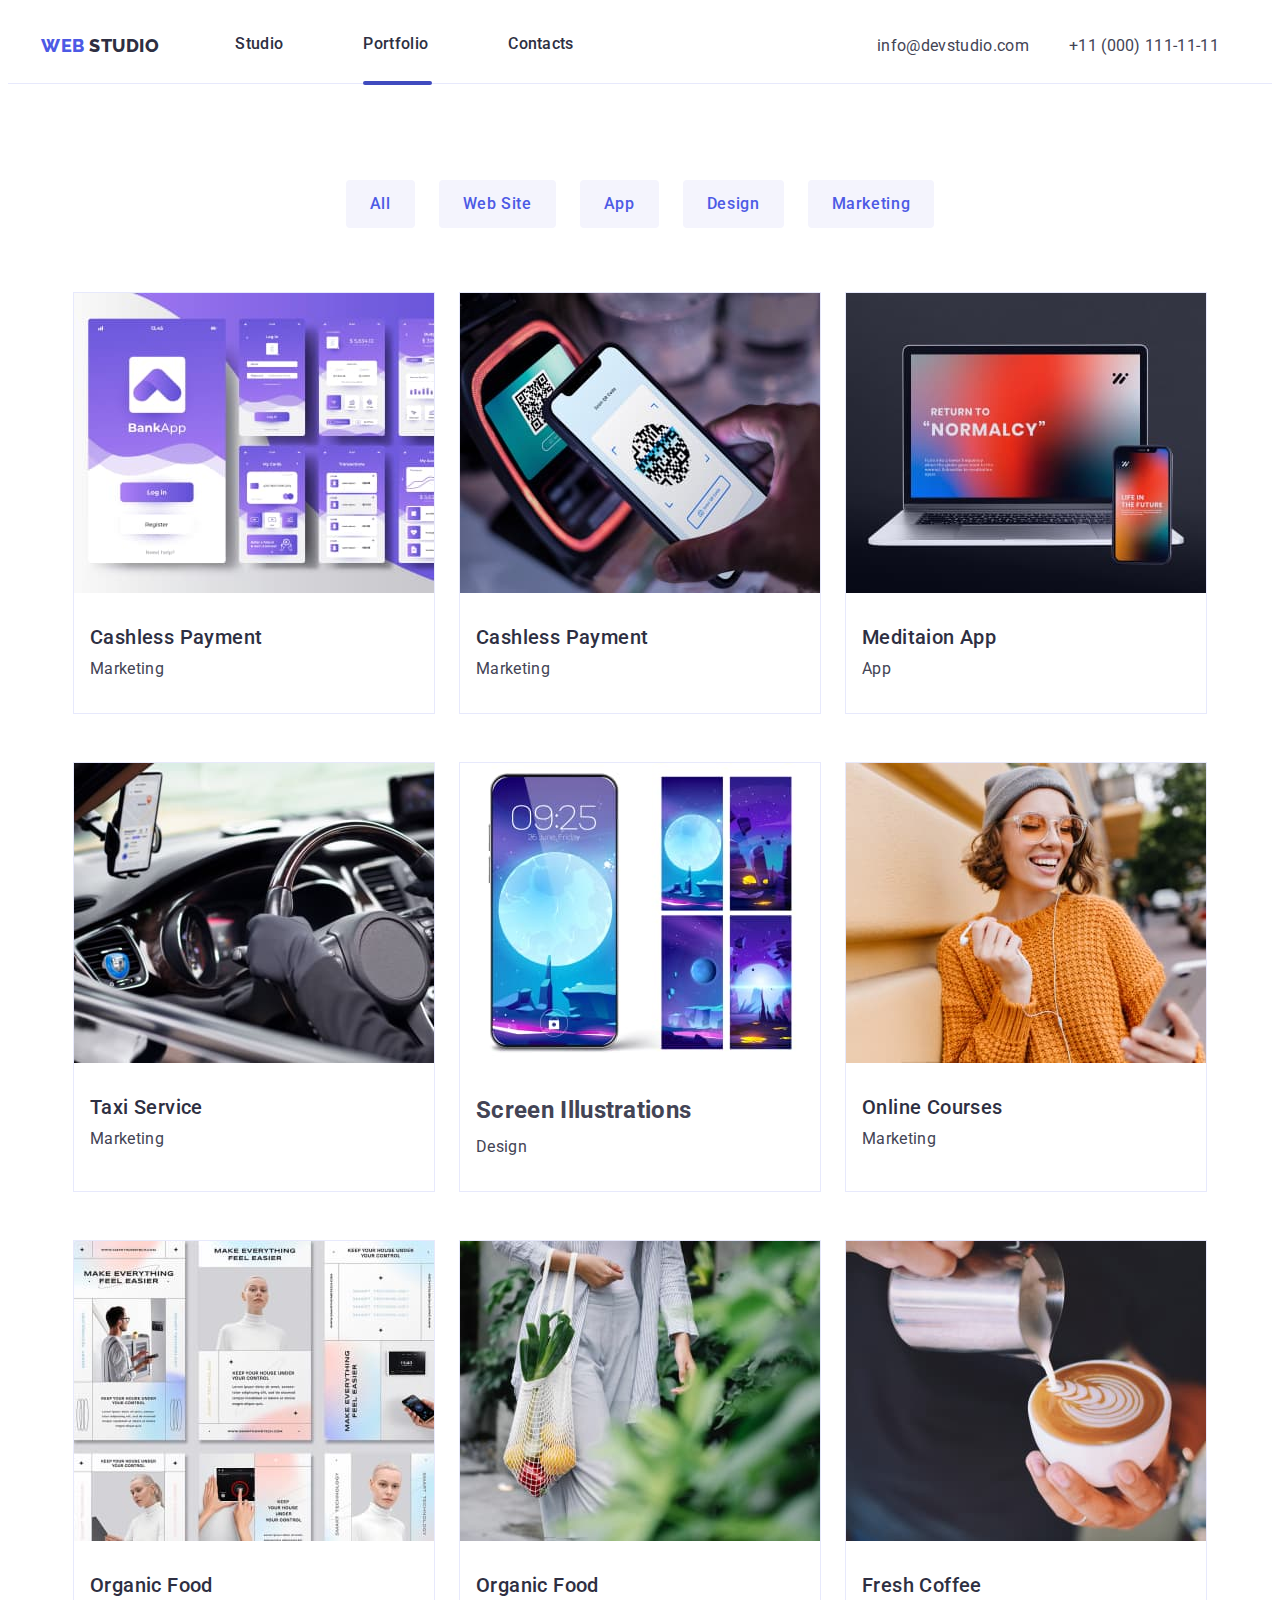
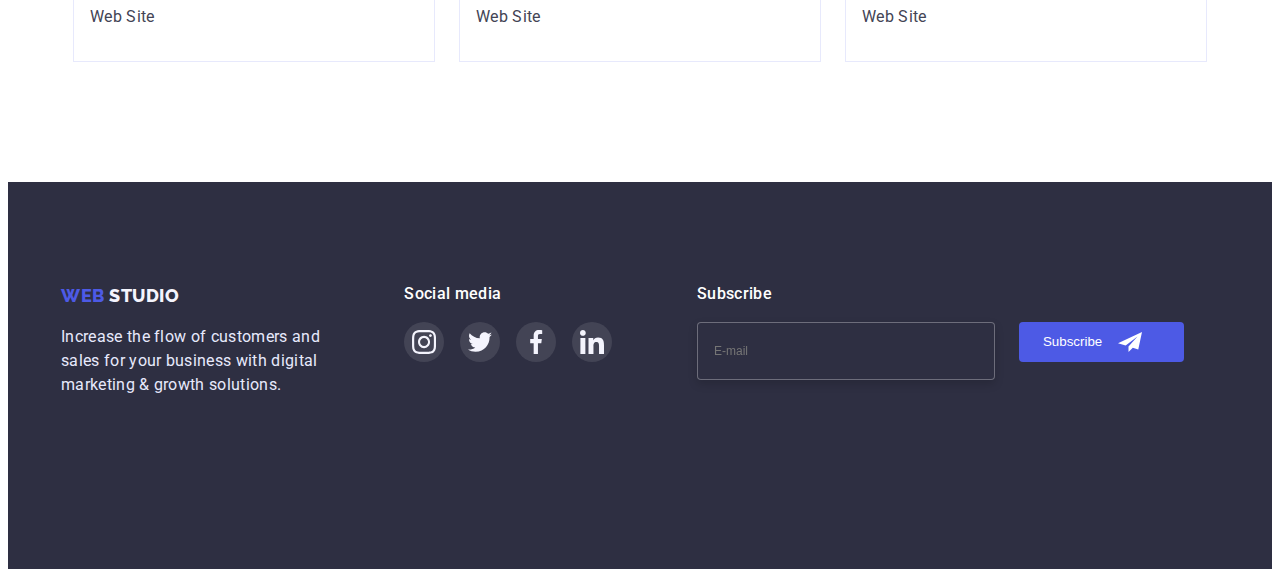
==== commit f0b78656: "nav done" ====
--- a/portfolio.html
+++ b/portfolio.html
@@ -26,25 +26,35 @@
         <nav class="navigation">
           <a
             class="logo link-accent"
-            href="./portfolio.html"
+            href="./index.html"
             target="_blank"
             rel="noopener noreferrer"
             ><span class="logo-span">Web</span> Studio</a
           >
           <ul class="list navigation-list">
-            <li>
-              <a class="nav-link link-accent" href="./index.html">Studio</a>
+            <li class="nav-list-item">
+              <a class="nav-link link-accent " href="./index.html"
+                >Studio</a
+              >
             </li>
             <li class="nav-list-item">
               <a class="nav-link link-accent current" href="./portfolio.html"
                 >Portfolio</a
               >
             </li>
-            <li><a class="nav-link link-accent" href="">Contacts</a></li>
+            <li class="nav-list-item">
+              <a class="nav-link link-accent" href="">Contacts</a>
+            </li>
           </ul>
+          <button class="menu-open" data-menu-open type="button">
+            <svg width="32" height="22">
+              <use href="./images/icons.svg#icon-hamburger"></use>
+            </svg>
+          </button>
         </nav>
-        <address class="navigation-address">
-          <ul class="list navigation-list">
+
+        <address>
+          <ul class="list navigation-list list-address">
             <li>
               <a
                 class="nav-contact link-accent"
@@ -59,6 +69,82 @@
             </li>
           </ul>
         </address>
+      </div>
+      <div class="mob-menu is-hidden" data-menu>
+        <div class="container">
+          <div>
+            <button class="menu-close" data-menu-close type="button">
+              <svg width="8" height="8">
+                <use href="./images/icons.svg#icon-close-black"></use>
+              </svg>
+            </button>
+            <ul class="mob-menu-list list">
+              <li class="mob-menu-item">
+                <a class="mob-menu-link link link-accent" href>Studio</a>
+              </li>
+
+              <li class="mob-menu-item">
+                <a
+                  class="mob-menu-link link link-accent"
+                  href="./portfolio.html"
+                  >Portfolio</a
+                >
+              </li>
+              <li class="mob-menu-item">
+                <a class="mob-menu-link link link-accent" href="#contacts"
+                  >Contacts</a
+                >
+              </li>
+            </ul>
+          </div>
+          <div class="flexible">
+            <a class="mob-menu-tel link link-accent" href="tel:+110001111111"
+              >+11 (000) 111-11-11</a
+            >
+
+            <ul class="mob-soc-list list">
+              <li class="mob-soc-item">
+                <a
+                  class="mob-soc-link link link-accent"
+                  href
+                  target="_blank"
+                  rel="noopener noreferrer nofollow"
+                  >info@devstudio.com</a
+                >
+              </li>
+            </ul>
+            <ul class="soc-list-mob">
+              <li class="soc-item">
+                <a href="" class="soc-item-link icon-inst">
+                  <svg class="soc-item-icon" width="16" height="16">
+                    <use href="./images/icons.svg#icon-instagram"></use>
+                  </svg>
+                </a>
+              </li>
+              <li class="soc-item">
+                <a href="" class="soc-item-link icon-twitter">
+                  <svg class="soc-item-icon" width="16" height="16">
+                    <use href="./images/icons.svg#icon-twitter"></use>
+                  </svg>
+                </a>
+              </li>
+              <li class="soc-item">
+                <a href="" class="soc-item-link icon-facebook">
+                  <svg class="soc-item-icon" width="16" height="16">
+                    <use href="./images/icons.svg#icon-facebook"></use>
+                  </svg>
+                </a>
+              </li>
+              <li class="soc-item">
+                <a href="" class="soc-item-link icon-linked">
+                  <svg class="soc-item-icon" width="16" height="16">
+                    <use href="./images/icons.svg#icon-linkedin"></use>
+                  </svg>
+                </a>
+              </li>
+            </ul>
+          </div>
+        </div>
       </div>
     </header>
     <!-- Main Portfolio -->
--- a/css/styles.css
+++ b/css/styles.css
@@ -63,31 +63,17 @@
   clip-path: inset(50%);
   margin: -1px;
 }
-.header-about-studio {
-  font-weight: 700;
-  font-size: 36px;
-  line-height: 1.11;
-  letter-spacing: 0.02em;
-  color: var(--mainColor);
-  padding-bottom: 8px;
-  text-align: center;
-}
-
-/* .link-wrap {
-  display: inline-block;
-} */
-
-/*-------------------- Index.HTML ------------------------- */
-/* -------------------- HEADER---------------------------- */
-.studio-header {
-  border-bottom: 1px solid #e7e9fc;
-}
-/* .container {
-  width: 1166px;
-  margin: 0 auto;
-  padding: 0 15px;
-} */
-
+
+.current {
+  color: var(--accent);
+}
+.link-accent:hover,
+.link-accent:focus {
+  color: var(--accent);
+}
+.link-accent {
+  transition: color 250ms cubic-bezier(0.4, 0, 0.2, 1);
+}
 .container {
   max-width: 428px;
   padding-left: 16px;
@@ -95,7 +81,6 @@
   margin-left: auto;
   margin-right: auto;
 }
-
 @media screen and (min-width: 768px) {
   .container {
     max-width: 768px;
@@ -110,17 +95,115 @@
   }
 }
 
-.header-container {
+/*-------------------- Index.HTML ------------------------- */
+/* -------------------- HEADER---------------------------- */
+.mob-menu {
+  position: fixed;
+  top: 0;
+  z-index: 1;
+  width: 100%;
+  height: 100%;
+  background-color: #f7f7f7;
+  padding: 80px 24px 48px 40px;
+}
+.navigation {
+  display: flex;
+  justify-content: space-between;
+  padding: 24px 0 24px 0;
+  margin-right: -24px;
+  margin-left: -20px;
+}
+/* .header-container {
   display: flex;
   justify-content: space-between;
   align-items: center;
-}
-.navigation {
-  display: flex;
+} */
+.mob-menu > .container {
+  height: 100%;
+  display: flex;
+  flex-direction: column;
   justify-content: space-between;
-  padding: 24px 0 24px 0;
+  overflow-y: auto;
+}
+.menu-open {
+  stroke: #2e2f42;
+  background-color: var(--white);
+  border: none;
+}
+.menu-close {
+  display: flex;
+  justify-content: center;
   align-items: center;
-}
+  width: 24px;
+  height: 24px;
+  background: var(--white);
+  border: 1px solid rgba(0, 0, 0, 0.1);
+  border-radius: 50%;
+  margin-left: auto;
+  transition: background-color 250ms cubic-bezier(0.4, 0, 0.2, 1);
+}
+.menu-close:hover,
+.menu-close:focus {
+  background-color: var(--accent);
+  cursor: pointer;
+  fill: var(--white);
+}
+.mob-menu-list {
+  /* margin-bottom: 24px; */
+}
+.mob-menu-item:not(:last-child) {
+  margin-bottom: 40px;
+}
+.mob-menu-link {
+  font-weight: 700;
+  font-size: 36px;
+  line-height: calc(40 / 36);
+  letter-spacing: 0.1em;
+  color: #303030;
+}
+.mob-menu-tel {
+  font-weight: 700;
+  font-size: 36px;
+  line-height: calc(40 / 36);
+  letter-spacing: 0.02em;
+  color: #303030;
+  /* margin-bottom: 40px; */
+  display: block;
+}
+.mob-menu-btn {
+  margin-bottom: 64px;
+}
+.mob-soc-item:not(:last-child) {
+  margin-bottom: 24px;
+}
+.mob-soc-link {
+  font-weight: 500;
+  font-size: 20px;
+  letter-spacing: 0.02em;
+  line-height: calc(24 / 20);
+  color: #303030;
+  padding-bottom: 48px;
+}
+.soc-list-mob {
+  display: flex;
+  gap: 56px;
+}
+.flexible {
+  display: flex;
+  flex-direction: column;
+  gap: 40px;
+}
+/* .soc-list {
+  padding: 48px;
+} */
+.soc-item {
+  width: 40px;
+  height: 40px;
+}
+.studio-header {
+  border-bottom: 1px solid #e7e9fc;
+}
+
 .logo {
   font-family: 'Raleway';
   font-weight: 800;
@@ -129,14 +212,6 @@
   letter-spacing: 0.03em;
   text-transform: uppercase;
   color: var(--mainColor);
-  margin-right: 76px;
-}
-.link-accent {
-  transition: color 250ms cubic-bezier(0.4, 0, 0.2, 1);
-}
-.link-accent:hover,
-.link-accent:focus {
-  color: var(--accent);
 }
 .logo-span {
   font-family: 'Raleway';
@@ -147,12 +222,19 @@
   text-transform: uppercase;
   color: var(--bgColor);
 }
+
+.nav-contact {
+  font-style: normal;
+  font-size: 16px;
+  line-height: 1.5;
+  text-decoration: none;
+  letter-spacing: 0.02em;
+  padding: 24px 0 24px 0;
+  color: var(--textColor);
+}
+
 .navigation-list {
-  display: flex;
-  gap: 40px;
-}
-.nav-list-item {
-  position: relative;
+  display: none;
 }
 .nav-link.current::after {
   content: '';
@@ -170,18 +252,100 @@
   letter-spacing: 0.02em;
   color: var(--mainColor);
 }
-.current {
-  color: var(--accent);
-}
-.nav-contact {
-  font-style: normal;
-  font-size: 16px;
-  line-height: 1.5;
-  text-decoration: none;
-  letter-spacing: 0.02em;
-  padding: 24px 0 24px 0;
-  color: var(--textColor);
-}
+@media screen and (min-width: 768px) {
+  .container {
+    max-width: 768px;
+  }
+  .header-container {
+    display: flex;
+    justify-content: space-between;
+    align-items: center;
+  }
+
+  .navigation-list {
+    display: flex;
+  }
+  .list-address {
+    display: flex;
+    flex-direction: column;
+    gap: 6px;
+  }
+  .navigation {
+    display: flex;
+
+    padding: 24px 0 24px 0;
+  }
+  .address-list {
+    display: flex;
+  }
+
+  .menu-open {
+    display: none;
+  }
+  .header-container {
+    display: flex;
+    justify-content: space-between;
+    /* align-items: center; */
+  }
+
+  .logo {
+    font-family: 'Raleway';
+    font-weight: 800;
+    font-size: 18px;
+    line-height: 1.5;
+    letter-spacing: 0.03em;
+    text-transform: uppercase;
+    color: var(--mainColor);
+    margin-right: 123px;
+  }
+
+  .nav-list-item {
+    position: relative;
+  }
+  .nav-list-item:not(:last-child) {
+    margin-right: 40px;
+  }
+}
+@media screen and (min-width: 1200px) {
+  .header-container {
+    display: flex;
+    justify-content: space-between;
+    align-items: center;
+  }
+  .navigation-list {
+    display: flex;
+    gap: 40px;
+  }
+  .navigation {
+    display: flex;
+    justify-content: space-between;
+    padding: 24px 0 24px 0;
+  }
+  .nav-link.current::after {
+    content: '';
+    position: absolute;
+    width: 100%;
+    top: 183%;
+    left: 0;
+    border: 2px solid var(--accent);
+    border-radius: 2px;
+  }
+  .logo {
+    font-family: 'Raleway';
+    font-weight: 800;
+    font-size: 18px;
+    line-height: 1.5;
+    letter-spacing: 0.03em;
+    text-transform: uppercase;
+    color: var(--mainColor);
+    margin-right: 76px;
+  }
+  .list-address {
+    display: flex;
+    flex-direction: row;
+  }
+}
+
 /* ----------------------------------HERO------------------- */
 .hero-section {
   padding: 188px 0;
@@ -229,6 +393,15 @@
 .about-studio {
   padding: 96px 0;
 }
+.header-about-studio {
+  font-weight: 700;
+  font-size: 36px;
+  line-height: 1.11;
+  letter-spacing: 0.02em;
+  color: var(--mainColor);
+  padding-bottom: 8px;
+  text-align: center;
+}
 
 .about-studio-list {
   display: flex;
@@ -446,6 +619,11 @@
     padding-bottom: 8px;
     text-align: center;
   }
+  .soc-list {
+    display: flex;
+    justify-content: center;
+    gap: 24px;
+  }
 }
 @media screen and (min-width: 1200px) {
   .team {
@@ -492,6 +670,11 @@
     color: var(--mainColor);
     padding-bottom: 8px;
     text-align: center;
+  }
+  .soc-list {
+    display: flex;
+    justify-content: center;
+    gap: 24px;
   }
 }
 /*---------------------------------- CUSTOMERS LOGO------------------------------- */
@@ -840,7 +1023,7 @@
 .modal {
   position: absolute;
   width: 408px;
-  min-height: 576px;
+  min-height: 584px;
   background-color: #fcfcfc;
   box-shadow: 0px 1px 1px rgba(0, 0, 0, 0.14), 0px 1px 3px rgba(0, 0, 0, 0.12),
     0px 2px 1px rgba(0, 0, 0, 0.2);
@@ -853,6 +1036,25 @@
 
   transform: translate(-50%, -50%) scale(1);
 }
+/* @media screen and (min-width: 768px) {
+  .modal {
+    width: 408px;
+    min-height: 586px;
+    position: absolute;
+
+    background-color: #fcfcfc;
+    box-shadow: 0px 1px 1px rgba(0, 0, 0, 0.14), 0px 1px 3px rgba(0, 0, 0, 0.12),
+      0px 2px 1px rgba(0, 0, 0, 0.2);
+    border-radius: 4px;
+    top: 50%;
+    left: 50%;
+
+    padding: 23px;
+    transition: transform 300ms linear;
+
+    transform: translate(-50%, -50%) scale(1);
+  }
+} */
 .modal-btn {
   display: flex;
   justify-content: center;
@@ -1096,9 +1298,6 @@
     width: 356px;
     height: 300px;
   }
-  .container {
-    padding: 0;
-  }
 }
 
 @media screen and (min-width: 1200px) {
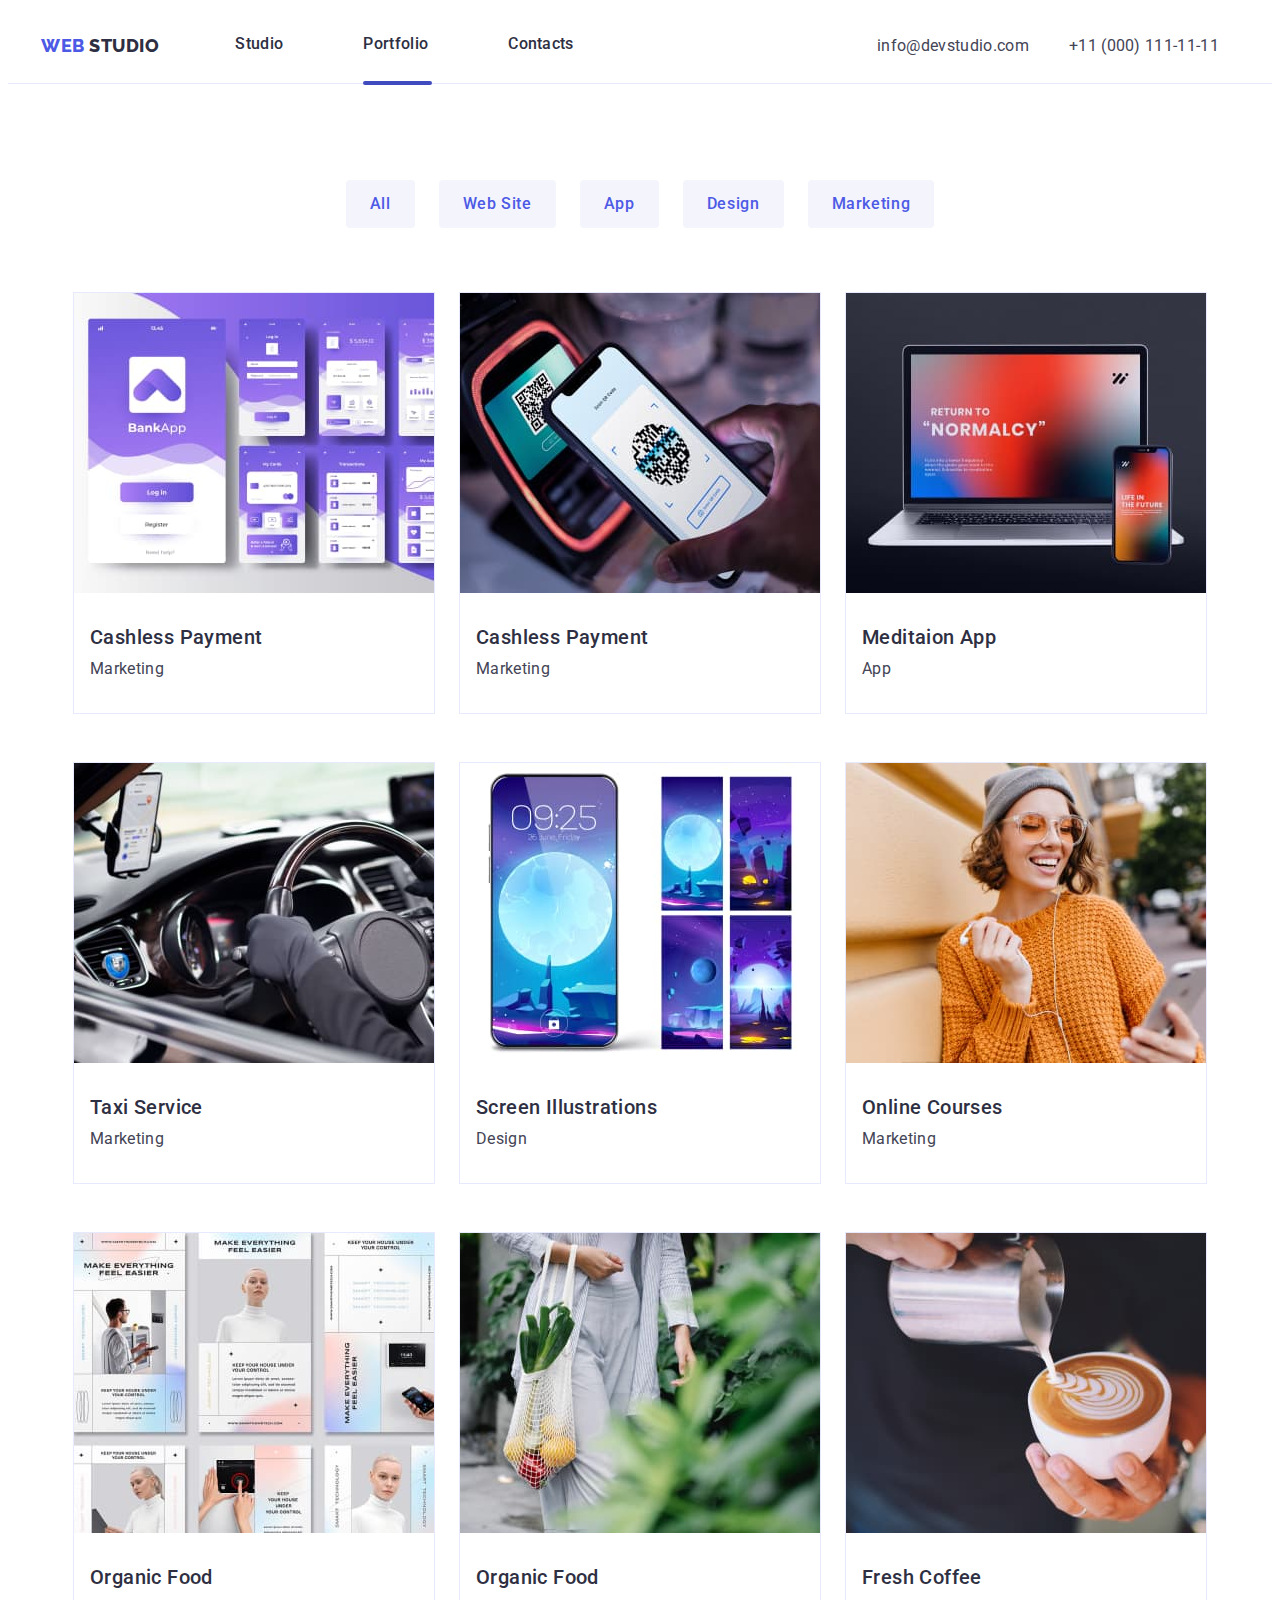
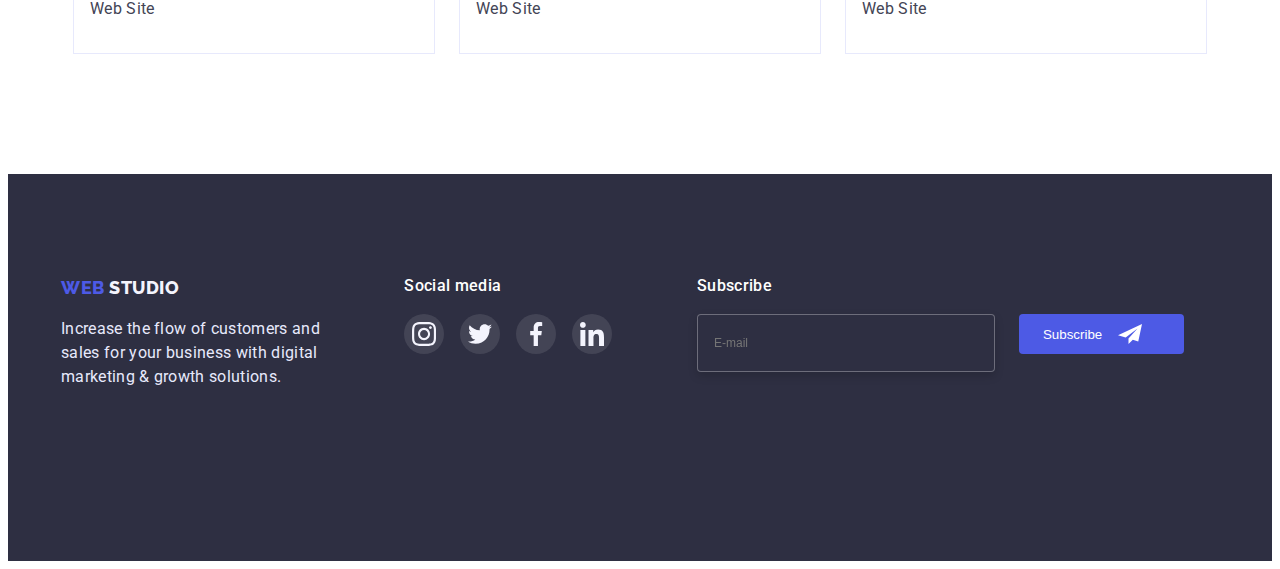
==== commit 741a947a: "modal done" ====
--- a/portfolio.html
+++ b/portfolio.html
@@ -33,9 +33,7 @@
           >
           <ul class="list navigation-list">
             <li class="nav-list-item">
-              <a class="nav-link link-accent " href="./index.html"
-                >Studio</a
-              >
+              <a class="nav-link link-accent" href="./index.html">Studio</a>
             </li>
             <li class="nav-list-item">
               <a class="nav-link link-accent current" href="./portfolio.html"
@@ -80,7 +78,9 @@
             </button>
             <ul class="mob-menu-list list">
               <li class="mob-menu-item">
-                <a class="mob-menu-link link link-accent" href>Studio</a>
+                <a class="mob-menu-link link link-accent" href="./index.html"
+                  >Studio</a
+                >
               </li>
 
               <li class="mob-menu-item">
@@ -186,8 +186,8 @@
                 </p>
               </div>
               <div class="wrapper">
-                <h2 class=" header-portfolio">Cashless Payment</h2>
-                <p class=" text-portfolio">Marketing</p>
+                <h2 class="header-portfolio">Cashless Payment</h2>
+                <p class="text-portfolio">Marketing</p>
               </div>
             </li>
             <li class="sample-item">
@@ -204,8 +204,8 @@
                 </p>
               </div>
               <div class="wrapper">
-                <h2 class=" header-portfolio">Cashless Payment</h2>
-                <p class=" text-portfolio">Marketing</p>
+                <h2 class="header-portfolio">Cashless Payment</h2>
+                <p class="text-portfolio">Marketing</p>
               </div>
             </li>
             <li class="sample-item">
@@ -222,8 +222,8 @@
                 </p>
               </div>
               <div class="wrapper">
-                <h2 class=" header-portfolio">Meditaion App</h2>
-                <p class=" text-portfolio">App</p>
+                <h2 class="header-portfolio">Meditaion App</h2>
+                <p class="text-portfolio">App</p>
               </div>
             </li>
             <li class="sample-item">
@@ -241,7 +241,7 @@
               </div>
               <div class="wrapper">
                 <h2 class="header-portfolio">Taxi Service</h2>
-                <p class=" text-portfolio">Marketing</p>
+                <p class="text-portfolio">Marketing</p>
               </div>
             </li>
             <li class="sample-item">
@@ -258,8 +258,8 @@
                 </p>
               </div>
               <div class="wrapper">
-                <h2 class= header-portfolio">Screen Illustrations</h2>
-                <p class=" text-portfolio">Design</p>
+                <h2 class="header-portfolio">Screen Illustrations</h2>
+                <p class="text-portfolio">Design</p>
               </div>
             </li>
             <li class="sample-item">
@@ -276,8 +276,8 @@
                 </p>
               </div>
               <div class="wrapper">
-                <h2 class=" header-portfolio">Online Courses</h2>
-                <p class=" text-portfolio">Marketing</p>
+                <h2 class="header-portfolio">Online Courses</h2>
+                <p class="text-portfolio">Marketing</p>
               </div>
             </li>
 
@@ -295,8 +295,8 @@
                 </p>
               </div>
               <div class="wrapper">
-                <h2 class=" header-portfolio">Organic Food</h2>
-                <p class=" text-portfolio">Web Site</p>
+                <h2 class="header-portfolio">Organic Food</h2>
+                <p class="text-portfolio">Web Site</p>
               </div>
             </li>
             <li class="sample-item">
@@ -313,8 +313,8 @@
                 </p>
               </div>
               <div class="wrapper">
-                <h2 class=" header-portfolio">Organic Food</h2>
-                <p class=" text-portfolio">Web Site</p>
+                <h2 class="header-portfolio">Organic Food</h2>
+                <p class="text-portfolio">Web Site</p>
               </div>
             </li>
             <li class="sample-item">
@@ -331,8 +331,8 @@
                 </p>
               </div>
               <div class="wrapper">
-                <h2 class=" header-portfolio">Fresh Coffee</h2>
-                <p class=" text-portfolio">Web Site</p>
+                <h2 class="header-portfolio">Fresh Coffee</h2>
+                <p class="text-portfolio">Web Site</p>
               </div>
             </li>
           </ul>
@@ -404,5 +404,6 @@
         </div>
       </div>
     </footer>
+    <script src="./js/menu.js"></script>
   </body>
 </html>
--- a/css/styles.css
+++ b/css/styles.css
@@ -148,9 +148,9 @@
   cursor: pointer;
   fill: var(--white);
 }
-.mob-menu-list {
-  /* margin-bottom: 24px; */
-}
+/* .mob-menu-list {
+  margin-bottom: 24px;
+} */
 .mob-menu-item:not(:last-child) {
   margin-bottom: 40px;
 }
@@ -1022,39 +1022,19 @@
 }
 .modal {
   position: absolute;
-  width: 408px;
-  min-height: 584px;
+  width: 392px;
+  min-height: 586px;
   background-color: #fcfcfc;
-  box-shadow: 0px 1px 1px rgba(0, 0, 0, 0.14), 0px 1px 3px rgba(0, 0, 0, 0.12),
-    0px 2px 1px rgba(0, 0, 0, 0.2);
+  box-shadow: 0px 1px 1px rgb(0 0 0 / 14%), 0px 1px 3px rgb(0 0 0 / 12%),
+    0px 2px 1px rgb(0 0 0 / 20%);
   border-radius: 4px;
   top: 50%;
   left: 50%;
-
-  padding: 24px;
+  padding: 18px;
   transition: transform 300ms linear;
-
   transform: translate(-50%, -50%) scale(1);
 }
-/* @media screen and (min-width: 768px) {
-  .modal {
-    width: 408px;
-    min-height: 586px;
-    position: absolute;
-
-    background-color: #fcfcfc;
-    box-shadow: 0px 1px 1px rgba(0, 0, 0, 0.14), 0px 1px 3px rgba(0, 0, 0, 0.12),
-      0px 2px 1px rgba(0, 0, 0, 0.2);
-    border-radius: 4px;
-    top: 50%;
-    left: 50%;
-
-    padding: 23px;
-    transition: transform 300ms linear;
-
-    transform: translate(-50%, -50%) scale(1);
-  }
-} */
+
 .modal-btn {
   display: flex;
   justify-content: center;
@@ -1080,7 +1060,8 @@
   text-align: center;
   letter-spacing: 0.02em;
   color: #2e2f42;
-  padding: 8px;
+  margin-top: 24px;
+  /* padding: 8px; */
 }
 
 .modal-wrapper {
@@ -1091,6 +1072,7 @@
   line-height: 1.16;
   letter-spacing: 0.04em;
   padding-bottom: 4px;
+  padding-top: 16px;
 
   display: flex;
   align-items: center;
@@ -1139,6 +1121,7 @@
   font-size: 12px;
   line-height: 1.16;
   padding: 8px 16px;
+  border-radius: 4px;
   outline: none;
   letter-spacing: 0.04em;
   resize: none;
@@ -1181,6 +1164,25 @@
 .modal-btn-send:focus {
   background-color: var(--accent);
   cursor: pointer;
+}
+@media screen and (min-width: 768px) {
+  .modal {
+    width: 408px;
+    min-height: 586px;
+    position: absolute;
+
+    background-color: #fcfcfc;
+    box-shadow: 0px 1px 1px rgba(0, 0, 0, 0.14), 0px 1px 3px rgba(0, 0, 0, 0.12),
+      0px 2px 1px rgba(0, 0, 0, 0.2);
+    border-radius: 4px;
+    top: 50%;
+    left: 50%;
+
+    padding: 23px;
+    transition: transform 300ms linear;
+
+    transform: translate(-50%, -50%) scale(1);
+  }
 }
 /* ---------------------- PORTFOLIO.HTML-------------------------- */
 .main-portfolio {
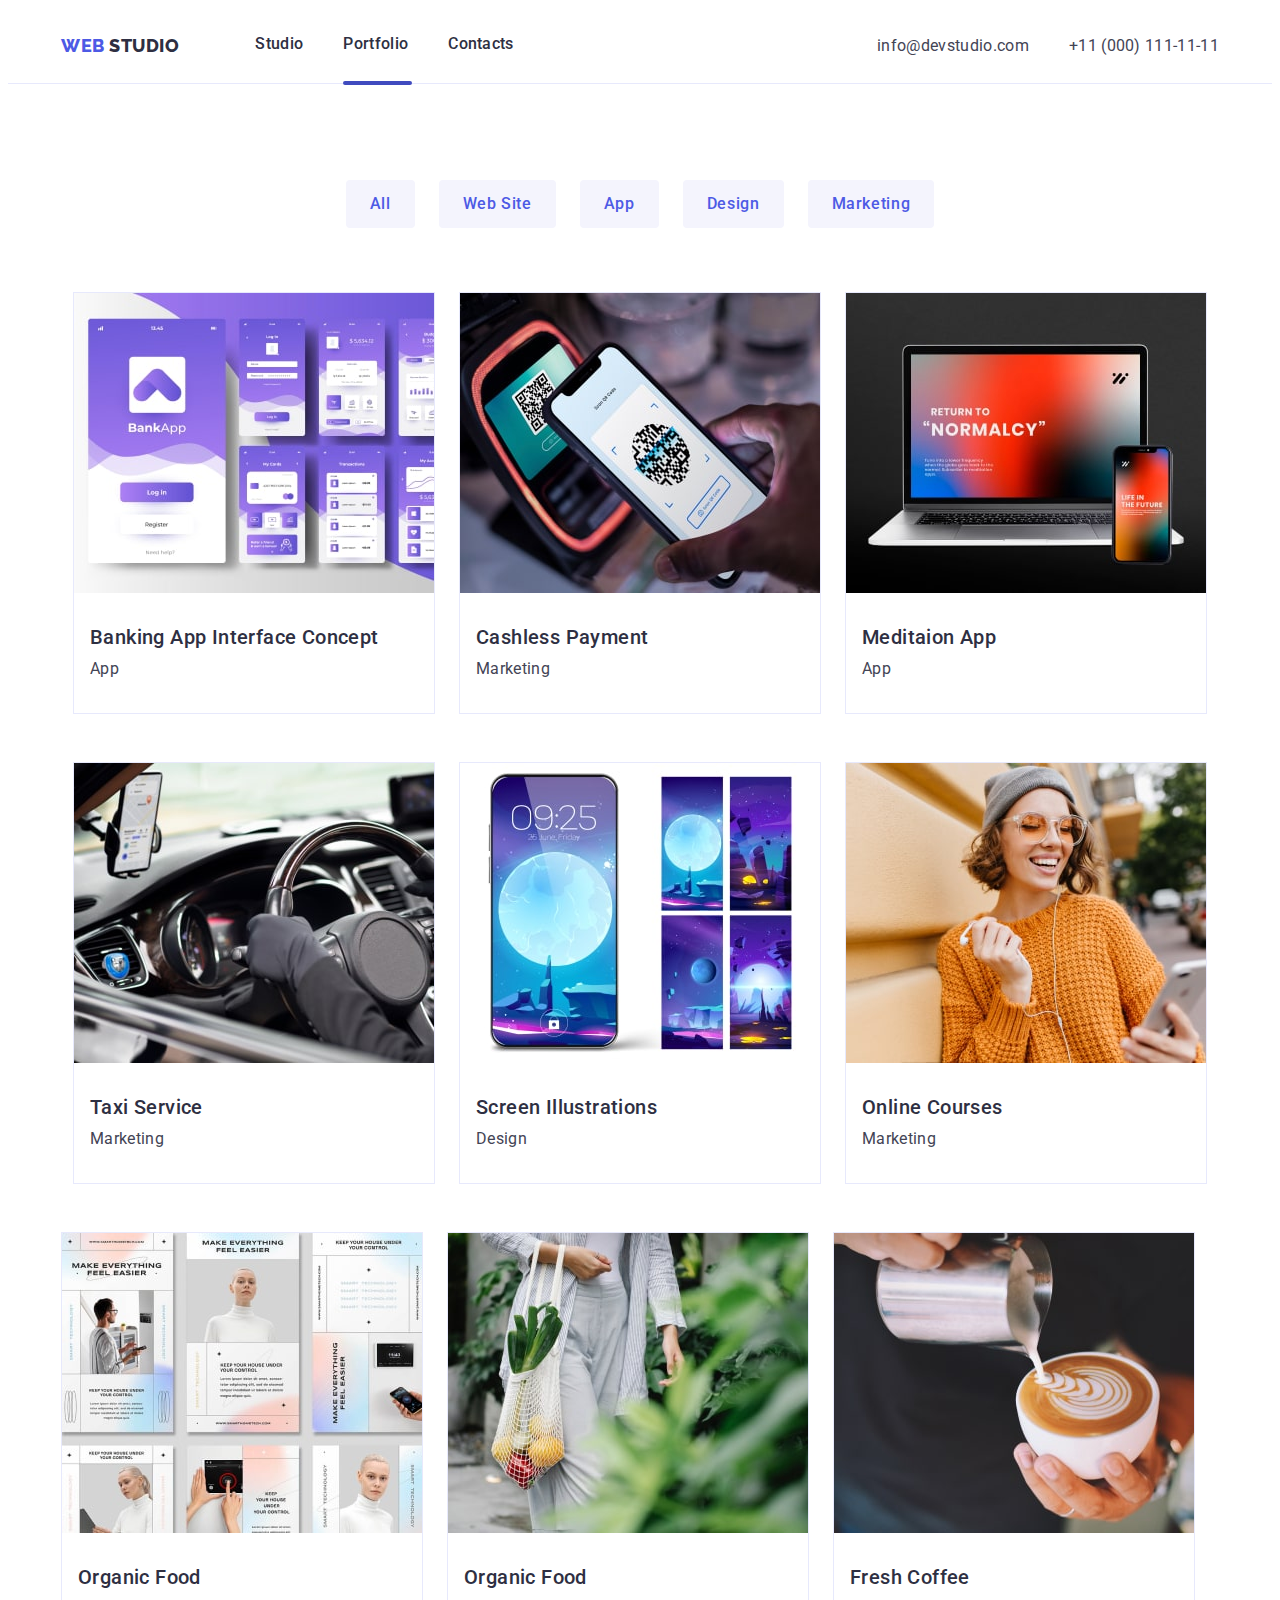
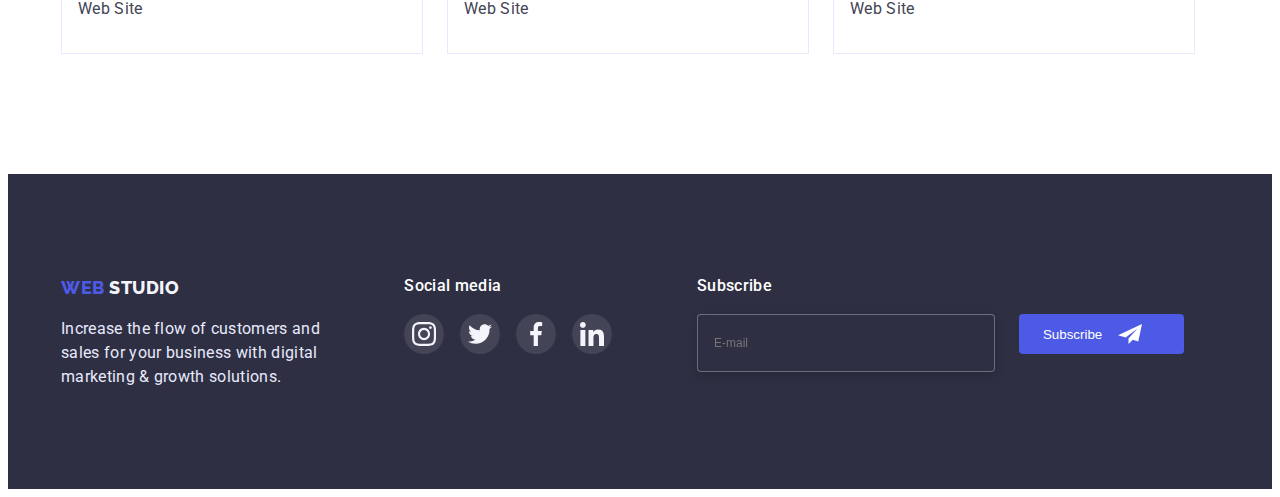
==== commit c01e3c6b: "portfolio media done" ====
--- a/portfolio.html
+++ b/portfolio.html
@@ -152,190 +152,233 @@
       <h1 class="visually-hidden">Portfolio</h1>
       <section class="portfolio-filter">
         <div class="container">
-          <!-- Buttons filter -->
-          <ul class="btn-list list">
-            <li class="btn-list-item">
-              <button class="btn-filter" type="button">All</button>
-            </li>
-            <li class="btn-list-item">
-              <button class="btn-filter" type="button">Web Site</button>
-            </li>
-            <li class="btn-list-item">
-              <button class="btn-filter" type="button">App</button>
-            </li>
-            <li class="btn-list-item">
-              <button class="btn-filter" type="button">Design</button>
-            </li>
-            <li class="btn-list-item">
-              <button class="btn-filter" type="button">Marketing</button>
-            </li>
-          </ul>
-          <!-- Applications samples -->
-          <ul class="samples list">
-            <li class="sample-item">
-              <div class="sample-wrap">
-                <img
-                  class="portfolio-img"
-                  src="./images/banking-app.jpg"
-                  alt="cashless-payment"
-                />
-                <p class="sample-text">
-                  14 Stylish and User-Friendly App Design Concepts · Task
-                  Manager App · Calorie Tracker App · Exotic Fruit Ecommerce App
-                  · Cloud Storage App
-                </p>
-              </div>
-              <div class="wrapper">
-                <h2 class="header-portfolio">Cashless Payment</h2>
-                <p class="text-portfolio">Marketing</p>
-              </div>
-            </li>
-            <li class="sample-item">
-              <div class="sample-wrap">
-                <img
-                  class="portfolio-img"
-                  src="./images/cashless-payment.jpg"
-                  alt="cashless-payment"
-                />
-                <p class="sample-text">
-                  14 Stylish and User-Friendly App Design Concepts · Task
-                  Manager App · Calorie Tracker App · Exotic Fruit Ecommerce App
-                  · Cloud Storage App
-                </p>
-              </div>
-              <div class="wrapper">
-                <h2 class="header-portfolio">Cashless Payment</h2>
-                <p class="text-portfolio">Marketing</p>
-              </div>
-            </li>
-            <li class="sample-item">
-              <div class="sample-wrap">
-                <img
-                  class="portfolio-img"
-                  src="./images/mediation-app.jpg"
-                  alt="mediation-app"
-                />
-                <p class="sample-text">
-                  14 Stylish and User-Friendly App Design Concepts · Task
-                  Manager App · Calorie Tracker App · Exotic Fruit Ecommerce App
-                  · Cloud Storage App
-                </p>
-              </div>
-              <div class="wrapper">
-                <h2 class="header-portfolio">Meditaion App</h2>
-                <p class="text-portfolio">App</p>
-              </div>
-            </li>
-            <li class="sample-item">
-              <div class="sample-wrap">
-                <img
-                  class="portfolio-img"
-                  src="./images/taxi-service.jpg"
-                  alt="taxi-service"
-                />
-                <p class="sample-text">
-                  14 Stylish and User-Friendly App Design Concepts · Task
-                  Manager App · Calorie Tracker App · Exotic Fruit Ecommerce App
-                  · Cloud Storage App
-                </p>
-              </div>
-              <div class="wrapper">
-                <h2 class="header-portfolio">Taxi Service</h2>
-                <p class="text-portfolio">Marketing</p>
-              </div>
-            </li>
-            <li class="sample-item">
-              <div class="sample-wrap">
-                <img
-                  class="portfolio-img"
-                  src="./images/screen-ill.jpg"
-                  alt="Screen illustrations"
-                />
-                <p class="sample-text">
-                  14 Stylish and User-Friendly App Design Concepts · Task
-                  Manager App · Calorie Tracker App · Exotic Fruit Ecommerce App
-                  · Cloud Storage App
-                </p>
-              </div>
-              <div class="wrapper">
-                <h2 class="header-portfolio">Screen Illustrations</h2>
-                <p class="text-portfolio">Design</p>
-              </div>
-            </li>
-            <li class="sample-item">
-              <div class="sample-wrap">
-                <img
-                  class="portfolio-img"
-                  src="./images/online-course.jpg"
-                  alt="online course"
-                />
-                <p class="sample-text">
-                  14 Stylish and User-Friendly App Design Concepts · Task
-                  Manager App · Calorie Tracker App · Exotic Fruit Ecommerce App
-                  · Cloud Storage App
-                </p>
-              </div>
-              <div class="wrapper">
-                <h2 class="header-portfolio">Online Courses</h2>
-                <p class="text-portfolio">Marketing</p>
-              </div>
-            </li>
+          <div class="extra-container">
+            <!-- Buttons filter -->
+            <ul class="btn-list list">
+              <li class="btn-list-item">
+                <button class="btn-filter" type="button">All</button>
+              </li>
+              <li class="btn-list-item">
+                <button class="btn-filter" type="button">Web Site</button>
+              </li>
+              <li class="btn-list-item">
+                <button class="btn-filter" type="button">App</button>
+              </li>
+              <li class="btn-list-item">
+                <button class="btn-filter" type="button">Design</button>
+              </li>
+              <li class="btn-list-item">
+                <button class="btn-filter" type="button">Marketing</button>
+              </li>
+            </ul>
+            <!-- Applications samples -->
+            <ul class="samples list">
+              <li class="sample-item">
+                <div class="sample-wrap">
+                  <img
+                    srcset="
+                      ./images/bank-app-desk-x1-min.jpg 1x,
+                      ./images/bank-app-desk-x2-min.jpg 2x
+                    "
+                    src="./images/bank-app-desk-x1-min.jpg"
+                    width="360"
+                    height="300"
+                    alt="banking-app"
+                  />
+                  <p class="sample-text">
+                    14 Stylish and User-Friendly App Design Concepts · Task
+                    Manager App · Calorie Tracker App · Exotic Fruit Ecommerce
+                    App · Cloud Storage App
+                  </p>
+                </div>
+                <div class="wrapper">
+                  <h2 class="header-portfolio">
+                    Banking App Interface Concept
+                  </h2>
+                  <p class="text-portfolio">App</p>
+                </div>
+              </li>
+              <li class="sample-item">
+                <div class="sample-wrap">
+                  <img
+                    srcset="
+                      ./images/cashless-desk-x1-min.jpg 1x,
+                      ./images/cashless-desk-x2-min.jpg 2x
+                    "
+                    src="./images/cashless-desk-x1-min.jpg"
+                    width="360"
+                    height="300"
+                    alt="banking-app"
+                  />
+                  <p class="sample-text">
+                    14 Stylish and User-Friendly App Design Concepts · Task
+                    Manager App · Calorie Tracker App · Exotic Fruit Ecommerce
+                    App · Cloud Storage App
+                  </p>
+                </div>
+                <div class="wrapper">
+                  <h2 class="header-portfolio">Cashless Payment</h2>
+                  <p class="text-portfolio">Marketing</p>
+                </div>
+              </li>
+              <li class="sample-item">
+                <div class="sample-wrap">
+                  <img
+                    srcset="
+                      ./images/meditation-desk-x1-min.jpg 1x,
+                      ./images/meditation-desk-x2-min.jpg 2x
+                    "
+                    src="./images/meditation-desk-x1-min.jpg"
+                    width="360"
+                    height="300"
+                    alt="banking-app"
+                  />
+                  <p class="sample-text">
+                    14 Stylish and User-Friendly App Design Concepts · Task
+                    Manager App · Calorie Tracker App · Exotic Fruit Ecommerce
+                    App · Cloud Storage App
+                  </p>
+                </div>
+                <div class="wrapper">
+                  <h2 class="header-portfolio">Meditaion App</h2>
+                  <p class="text-portfolio">App</p>
+                </div>
+              </li>
+              <li class="sample-item">
+                <div class="sample-wrap">
+                  <img
+                    srcset="
+                      ./images/taxi-desk-x1-min.jpg 1x,
+                      ./images/taxi-desk-x2-min.jpg 2x
+                    "
+                    src="./images/taxi-desk-x1-min.jpg"
+                    width="360"
+                    height="300"
+                    alt="banking-app"
+                  />
+                  <p class="sample-text">
+                    14 Stylish and User-Friendly App Design Concepts · Task
+                    Manager App · Calorie Tracker App · Exotic Fruit Ecommerce
+                    App · Cloud Storage App
+                  </p>
+                </div>
+                <div class="wrapper">
+                  <h2 class="header-portfolio">Taxi Service</h2>
+                  <p class="text-portfolio">Marketing</p>
+                </div>
+              </li>
+              <li class="sample-item">
+                <div class="sample-wrap">
+                  <img
+                    srcset="
+                      ./images/screen-desk-x1-min.jpg 1x,
+                      ./images/screen-desk-x2-min.jpg 2x
+                    "
+                    src="./images/screen-desk-x1-min.jpg"
+                    width="360"
+                    height="300"
+                    alt="banking-app"
+                  />
+                  <p class="sample-text">
+                    14 Stylish and User-Friendly App Design Concepts · Task
+                    Manager App · Calorie Tracker App · Exotic Fruit Ecommerce
+                    App · Cloud Storage App
+                  </p>
+                </div>
+                <div class="wrapper">
+                  <h2 class="header-portfolio">Screen Illustrations</h2>
+                  <p class="text-portfolio">Design</p>
+                </div>
+              </li>
+              <li class="sample-item">
+                <div class="sample-wrap">
+                  <img srcset=" ./images/online-desk-x1-min.jpg 1x,
+                  ./images/online-desk-x2-min.jpg 2x "
+                  src="./images/online-desk-x1-min.jpg height="300"
+                  alt="banking-app" />
+                  <p class="sample-text">
+                    14 Stylish and User-Friendly App Design Concepts · Task
+                    Manager App · Calorie Tracker App · Exotic Fruit Ecommerce
+                    App · Cloud Storage App
+                  </p>
+                </div>
+                <div class="wrapper">
+                  <h2 class="header-portfolio">Online Courses</h2>
+                  <p class="text-portfolio">Marketing</p>
+                </div>
+              </li>
 
-            <li class="sample-item">
-              <div class="sample-wrap">
-                <img
-                  class="portfolio-img"
-                  src="./images/instagram.jpg"
-                  alt="organic food"
-                />
-                <p class="sample-text">
-                  14 Stylish and User-Friendly App Design Concepts · Task
-                  Manager App · Calorie Tracker App · Exotic Fruit Ecommerce App
-                  · Cloud Storage App
-                </p>
-              </div>
-              <div class="wrapper">
-                <h2 class="header-portfolio">Organic Food</h2>
-                <p class="text-portfolio">Web Site</p>
-              </div>
-            </li>
-            <li class="sample-item">
-              <div class="sample-wrap">
-                <img
-                  class="portfolio-img"
-                  src="./images/organic.jpg"
-                  alt="organic food"
-                />
-                <p class="sample-text">
-                  14 Stylish and User-Friendly App Design Concepts · Task
-                  Manager App · Calorie Tracker App · Exotic Fruit Ecommerce App
-                  · Cloud Storage App
-                </p>
-              </div>
-              <div class="wrapper">
-                <h2 class="header-portfolio">Organic Food</h2>
-                <p class="text-portfolio">Web Site</p>
-              </div>
-            </li>
-            <li class="sample-item">
-              <div class="sample-wrap">
-                <img
-                  class="portfolio-img"
-                  src="./images/coffee.jpg"
-                  alt="fresh coffee"
-                />
-                <p class="sample-text">
-                  14 Stylish and User-Friendly App Design Concepts · Task
-                  Manager App · Calorie Tracker App · Exotic Fruit Ecommerce App
-                  · Cloud Storage App
-                </p>
-              </div>
-              <div class="wrapper">
-                <h2 class="header-portfolio">Fresh Coffee</h2>
-                <p class="text-portfolio">Web Site</p>
-              </div>
-            </li>
-          </ul>
+              <li class="sample-item">
+                <div class="sample-wrap">
+                  <img
+                    srcset="
+                      ./images/instagram-desk-x1-min.jpg 1x,
+                      ./images/instagram-desk-x2-min.jpg 2x
+                    "
+                    src="./images/instagram-desk-x1-min.jpg"
+                    width="360"
+                    height="300"
+                    alt="banking-app"
+                  />
+                  <p class="sample-text">
+                    14 Stylish and User-Friendly App Design Concepts · Task
+                    Manager App · Calorie Tracker App · Exotic Fruit Ecommerce
+                    App · Cloud Storage App
+                  </p>
+                </div>
+                <div class="wrapper">
+                  <h2 class="header-portfolio">Organic Food</h2>
+                  <p class="text-portfolio">Web Site</p>
+                </div>
+              </li>
+              <li class="sample-item">
+                <div class="sample-wrap">
+                  <img
+                    srcset="
+                      ./images/organic-desk-x1-min.jpg 1x,
+                      ./images/organic-desk-x2-min.jpg 2x
+                    "
+                    src="./images/organic-desk-x1-min.jpg"
+                    width="360"
+                    height="300"
+                    alt="banking-app"
+                  />
+                  <p class="sample-text">
+                    14 Stylish and User-Friendly App Design Concepts · Task
+                    Manager App · Calorie Tracker App · Exotic Fruit Ecommerce
+                    App · Cloud Storage App
+                  </p>
+                </div>
+                <div class="wrapper">
+                  <h2 class="header-portfolio">Organic Food</h2>
+                  <p class="text-portfolio">Web Site</p>
+                </div>
+              </li>
+              <li class="sample-item">
+                <div class="sample-wrap">
+                  <img
+                    srcset="
+                      ./images/coffee-desk-x1-min.jpg 1x,
+                      ./images/coffee-desk-x2-min.jpg 2x
+                    "
+                    src="./images/coffee-desk-x1-min.jpg"
+                    width="360"
+                    height="300"
+                    alt="banking-app"
+                  />
+                  <p class="sample-text">
+                    14 Stylish and User-Friendly App Design Concepts · Task
+                    Manager App · Calorie Tracker App · Exotic Fruit Ecommerce
+                    App · Cloud Storage App
+                  </p>
+                </div>
+                <div class="wrapper">
+                  <h2 class="header-portfolio">Fresh Coffee</h2>
+                  <p class="text-portfolio">Web Site</p>
+                </div>
+              </li>
+            </ul>
+          </div>
         </div>
       </section>
     </main>
--- a/css/styles.css
+++ b/css/styles.css
@@ -110,8 +110,8 @@
   display: flex;
   justify-content: space-between;
   padding: 24px 0 24px 0;
-  margin-right: -24px;
-  margin-left: -20px;
+  /* margin-right: -24px;
+  margin-left: -20px; */
 }
 /* .header-container {
   display: flex;
@@ -305,12 +305,42 @@
   .nav-list-item:not(:last-child) {
     margin-right: 40px;
   }
+  .nav-link.current::after {
+    content: '';
+    position: absolute;
+    width: 100%;
+    top: 178%;
+    left: 0;
+    border: 2px solid var(--accent);
+    border-radius: 2px;
+  }
+  .nav-contact {
+    font-style: normal;
+    font-size: 12px;
+    line-height: 1.16;
+    text-decoration: none;
+    letter-spacing: 0.02em;
+    padding: 24px 0 24px 0;
+    color: var(--textColor);
+  }
 }
 @media screen and (min-width: 1200px) {
+  .nav-contact {
+    font-style: normal;
+    font-size: 16px;
+    line-height: 1.5;
+    text-decoration: none;
+    letter-spacing: 0.02em;
+    padding: 24px 0 24px 0;
+    color: var(--textColor);
+  }
   .header-container {
     display: flex;
     justify-content: space-between;
     align-items: center;
+  }
+  .nav-list-item:not(:last-child) {
+    margin-right: 0;
   }
   .navigation-list {
     display: flex;
@@ -348,20 +378,28 @@
 
 /* ----------------------------------HERO------------------- */
 .hero-section {
-  padding: 188px 0;
-  background-image: url(../images/Dark-bg.png),
-    url(../images/people-office1.jpg);
+  padding: 112px 0;
+  background-image: url(../images/Dark-bg-mob.png),
+    url(../images/hero-mob-min.jpg);
   background-repeat: no-repeat;
-  background-size: 1440px 600px;
+  background-size: 428px 432px;
   background-position: center;
+}
+@media (min-device-pixel-ratio: 2),
+  (min-resolution: 192dpi),
+  (min-resolution: 2dppx) {
+  .hero-section {
+    background-image: url(../images/Dark-bg-mobx2.png),
+      url(../images/hero-mobx2-min.jpg);
+  }
 }
 .hero-wrap {
   text-align: center;
 }
 .hero-title {
-  width: 496px;
-  font-size: 56px;
-  line-height: 1.07;
+  width: 320px;
+  font-size: 36px;
+  line-height: calc(40 / 36);
   text-align: center;
   margin: 0 auto;
   letter-spacing: 0.02em;
@@ -389,6 +427,52 @@
   background-color: var(--accent);
   cursor: pointer;
 }
+@media screen and (min-width: 768px) {
+  .hero-section {
+    padding: 106px 0;
+    background-image: url(../images/Dark-bg-tab.png),
+      url(../images/hero-tab-min.jpg);
+    background-repeat: no-repeat;
+    background-size: 768px 436px;
+    background-position: center;
+  }
+  @media (min-device-pixel-ratio: 2),
+    (min-resolution: 192dpi),
+    (min-resolution: 2dppx) {
+    .hero-section {
+      background-image: url(../images/Dark-bg-tabx2.png),
+        url(../images/hero-tabx2-min.jpg);
+    }
+  }
+  .hero-title {
+    width: 496px;
+    font-size: 56px;
+    line-height: 1.07;
+    text-align: center;
+    margin: 0 auto;
+    letter-spacing: 0.02em;
+    color: var(--white);
+  }
+}
+
+@media screen and (min-width: 1200px) {
+  .hero-section {
+    padding: 188px 0;
+    background-image: url(../images/Dark-bg-desk.png),
+      url(../images/people-office1.jpg);
+    background-repeat: no-repeat;
+    background-size: 1440px 600px;
+    background-position: center;
+  }
+  @media (min-device-pixel-ratio: 2),
+    (min-resolution: 192dpi),
+    (min-resolution: 2dppx) {
+    .hero-section {
+      background-image: url(../images/Dark-bg-deskx2.png),
+        url(../images/people-officex2-min.jpg);
+    }
+  }
+}
 /* ----------------------------------ABOUT STUDIO */
 .about-studio {
   padding: 96px 0;
@@ -833,7 +917,7 @@
   background: #2e2f42;
   border-radius: 4px;
   height: 40px;
-  width: 398px;
+  width: 100%;
   border-radius: 4px;
   padding: 8px 16px;
   color: rgba(255, 255, 255, 0.6);
@@ -1006,6 +1090,16 @@
     letter-spacing: 0.02em;
     color: var(--footerText);
     margin-top: 16px;
+  }
+  .right-footer {
+    margin-bottom: 0px;
+  }
+  .footer-text {
+    line-height: 24px;
+    letter-spacing: 0.02em;
+    color: var(--footerText);
+    margin-top: 16px;
+    margin-bottom: 0px;
   }
 }
 /* --------------------------------------BACKDROP-------------------------------------------*/
@@ -1061,6 +1155,7 @@
   letter-spacing: 0.02em;
   color: #2e2f42;
   margin-top: 24px;
+  margin-bottom: 8px;
   /* padding: 8px; */
 }
 
@@ -1071,13 +1166,14 @@
   font-size: 12px;
   line-height: 1.16;
   letter-spacing: 0.04em;
-  padding-bottom: 4px;
-  padding-top: 16px;
-
+  margin-bottom: 4px;
+  /* padding-top: 16px; */
+  margin-top: 8px;
   display: flex;
   align-items: center;
   position: relative;
 }
+
 .label span {
   width: 16px;
   height: 16px;
@@ -1168,7 +1264,7 @@
 @media screen and (min-width: 768px) {
   .modal {
     width: 408px;
-    min-height: 586px;
+    min-height: 584px;
     position: absolute;
 
     background-color: #fcfcfc;
@@ -1203,10 +1299,10 @@
   color: #434455;
   padding-top: 8px;
 }
-.portfolio-img {
+/* .portfolio-img {
   width: 396px;
   height: 300px;
-}
+} */
 .btn-list {
   display: flex;
   flex-wrap: wrap;
@@ -1281,12 +1377,24 @@
   padding: 32px 0 32px 16px;
 }
 @media screen and (min-width: 768px) {
+  /* .container {
+    padding-right: 0px;
+  } */
+  .extra-container {
+    min-width: 768px;
+    /* padding-left: 16px;
+    padding-right: 16px;
+    margin-left: auto;
+    margin-right: auto; */
+  }
   .samples {
     display: flex;
     flex-wrap: wrap;
     row-gap: 72px;
     column-gap: 24px;
-    /* justify-content: center; */
+  }
+  .sample-item:last-child {
+    margin-right: auto;
   }
   .btn-list {
     display: flex;
@@ -1296,10 +1404,10 @@
 
     margin-bottom: 64px;
   }
-  .portfolio-img {
+  /* .portfolio-img {
     width: 356px;
     height: 300px;
-  }
+  } */
 }
 
 @media screen and (min-width: 1200px) {
@@ -1312,10 +1420,10 @@
   .main-portfolio {
     padding-top: 96px;
   }
-  .portfolio-img {
+  /* .portfolio-img {
     width: 360px;
     height: 300px;
-  }
+  } */
 
   .samples {
     display: flex;
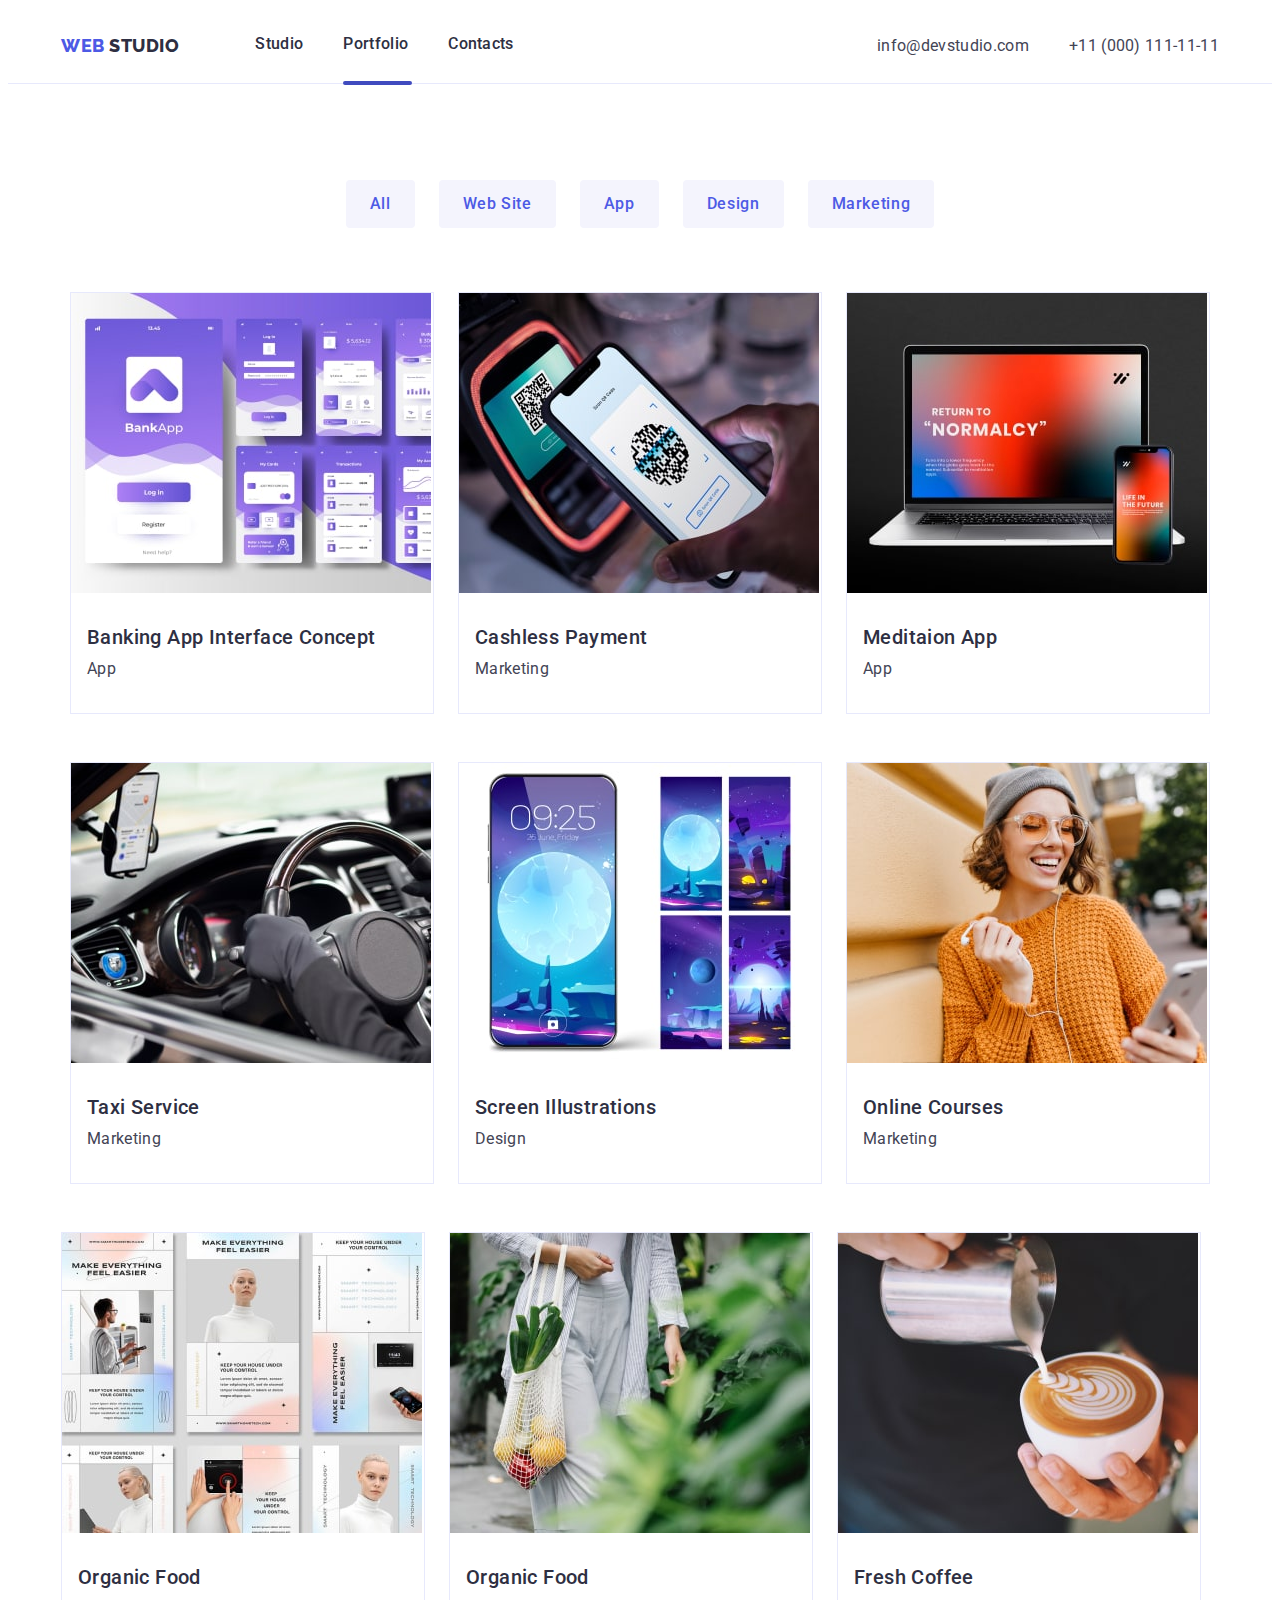
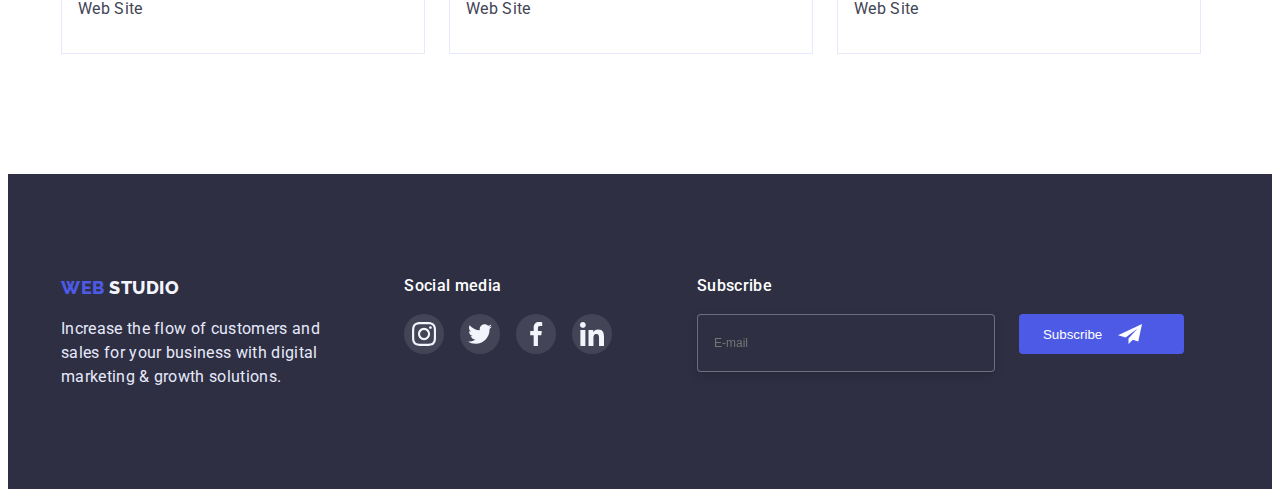
==== commit 8999ee47: "web studio complete" ====
--- a/portfolio.html
+++ b/portfolio.html
@@ -152,233 +152,376 @@
       <h1 class="visually-hidden">Portfolio</h1>
       <section class="portfolio-filter">
         <div class="container">
-          <div class="extra-container">
-            <!-- Buttons filter -->
-            <ul class="btn-list list">
-              <li class="btn-list-item">
-                <button class="btn-filter" type="button">All</button>
-              </li>
-              <li class="btn-list-item">
-                <button class="btn-filter" type="button">Web Site</button>
-              </li>
-              <li class="btn-list-item">
-                <button class="btn-filter" type="button">App</button>
-              </li>
-              <li class="btn-list-item">
-                <button class="btn-filter" type="button">Design</button>
-              </li>
-              <li class="btn-list-item">
-                <button class="btn-filter" type="button">Marketing</button>
-              </li>
-            </ul>
-            <!-- Applications samples -->
-            <ul class="samples list">
-              <li class="sample-item">
-                <div class="sample-wrap">
-                  <img
+          <!-- Buttons filter -->
+          <ul class="btn-list list">
+            <li class="btn-list-item">
+              <button class="btn-filter" type="button">All</button>
+            </li>
+            <li class="btn-list-item">
+              <button class="btn-filter" type="button">Web Site</button>
+            </li>
+            <li class="btn-list-item">
+              <button class="btn-filter" type="button">App</button>
+            </li>
+            <li class="btn-list-item">
+              <button class="btn-filter" type="button">Design</button>
+            </li>
+            <li class="btn-list-item">
+              <button class="btn-filter" type="button">Marketing</button>
+            </li>
+          </ul>
+          <!-- Applications samples -->
+          <ul class="samples list">
+            <li class="sample-item">
+              <div class="sample-wrap">
+                <picture>
+                  <source
                     srcset="
                       ./images/bank-app-desk-x1-min.jpg 1x,
                       ./images/bank-app-desk-x2-min.jpg 2x
                     "
-                    src="./images/bank-app-desk-x1-min.jpg"
-                    width="360"
-                    height="300"
+                    media="(min-width:1200px)"
+                  />
+                  <source
+                    srcset="
+                      ./images/bank-app-tab-x1-min.jpg 1x,
+                      ./images/bank-app-tab-x2-min.jpg 2x
+                    "
+                    media="(min-width:768px)"
+                  />
+                  <source
+                    srcset="
+                      ./images/bank-app-mob-x1-min.jpg 1x,
+                      ./images/bank-app-mob-x2-min.jpg 2x
+                    "
+                    media="(max-width:767px)"
+                  />
+                  <img
+                    src="./images/bank-app-mob-x1-min.jpg"
                     alt="banking-app"
                   />
-                  <p class="sample-text">
-                    14 Stylish and User-Friendly App Design Concepts · Task
-                    Manager App · Calorie Tracker App · Exotic Fruit Ecommerce
-                    App · Cloud Storage App
-                  </p>
-                </div>
-                <div class="wrapper">
-                  <h2 class="header-portfolio">
-                    Banking App Interface Concept
-                  </h2>
-                  <p class="text-portfolio">App</p>
-                </div>
-              </li>
-              <li class="sample-item">
-                <div class="sample-wrap">
-                  <img
+                </picture>
+                <p class="sample-text">
+                  14 Stylish and User-Friendly App Design Concepts · Task
+                  Manager App · Calorie Tracker App · Exotic Fruit Ecommerce App
+                  · Cloud Storage App
+                </p>
+              </div>
+              <div class="wrapper">
+                <h2 class="header-portfolio">Banking App Interface Concept</h2>
+                <p class="text-portfolio">App</p>
+              </div>
+            </li>
+            <li class="sample-item">
+              <div class="sample-wrap">
+                <picture>
+                  <source
                     srcset="
                       ./images/cashless-desk-x1-min.jpg 1x,
                       ./images/cashless-desk-x2-min.jpg 2x
                     "
-                    src="./images/cashless-desk-x1-min.jpg"
-                    width="360"
-                    height="300"
+                    media="(min-width:1200px)"
+                  />
+                  <source
+                    srcset="
+                      ./images/cashless-tab-x1-min.jpg 1x,
+                      ./images/cashless-tab-x2-min.jpg 1x 2x
+                    "
+                    media="(min-width:768px)"
+                  />
+                  <source
+                    srcset="
+                      ./images/cashless-mob-x1-min.jpg 1x,
+                      ./images/cashless-mob-x2-min.jpg 2x
+                    "
+                    media="(max-width:767px)"
+                  />
+                  <img
+                    src="./images/cashless-mob-x1-min.jpg"
                     alt="banking-app"
                   />
-                  <p class="sample-text">
-                    14 Stylish and User-Friendly App Design Concepts · Task
-                    Manager App · Calorie Tracker App · Exotic Fruit Ecommerce
-                    App · Cloud Storage App
-                  </p>
-                </div>
-                <div class="wrapper">
-                  <h2 class="header-portfolio">Cashless Payment</h2>
-                  <p class="text-portfolio">Marketing</p>
-                </div>
-              </li>
-              <li class="sample-item">
-                <div class="sample-wrap">
-                  <img
+                </picture>
+                <p class="sample-text">
+                  14 Stylish and User-Friendly App Design Concepts · Task
+                  Manager App · Calorie Tracker App · Exotic Fruit Ecommerce App
+                  · Cloud Storage App
+                </p>
+              </div>
+              <div class="wrapper">
+                <h2 class="header-portfolio">Cashless Payment</h2>
+                <p class="text-portfolio">Marketing</p>
+              </div>
+            </li>
+            <li class="sample-item">
+              <div class="sample-wrap">
+                <picture>
+                  <source
                     srcset="
                       ./images/meditation-desk-x1-min.jpg 1x,
                       ./images/meditation-desk-x2-min.jpg 2x
                     "
-                    src="./images/meditation-desk-x1-min.jpg"
-                    width="360"
-                    height="300"
+                    media="(min-width:1200px)"
+                  />
+                  <source
+                    srcset="
+                      ./images/meditation-tab-x1-min.jpg 1x,
+                      ./images/meditation-tab-x2-min.jpg 2x
+                    "
+                    media="(min-width:768px)"
+                  />
+                  <source
+                    srcset="
+                      ./images/meditation-mob-x1-min.jpg 1x,
+                      ./images/meditation-mob-x2-min.jpg 2x
+                    "
+                    media="(max-width:767px)"
+                  />
+                  <img
+                    src="./images/meditation-mob-x1-min.jpg"
                     alt="banking-app"
                   />
-                  <p class="sample-text">
-                    14 Stylish and User-Friendly App Design Concepts · Task
-                    Manager App · Calorie Tracker App · Exotic Fruit Ecommerce
-                    App · Cloud Storage App
-                  </p>
-                </div>
-                <div class="wrapper">
-                  <h2 class="header-portfolio">Meditaion App</h2>
-                  <p class="text-portfolio">App</p>
-                </div>
-              </li>
-              <li class="sample-item">
-                <div class="sample-wrap">
-                  <img
+                </picture>
+                <p class="sample-text">
+                  14 Stylish and User-Friendly App Design Concepts · Task
+                  Manager App · Calorie Tracker App · Exotic Fruit Ecommerce App
+                  · Cloud Storage App
+                </p>
+              </div>
+              <div class="wrapper">
+                <h2 class="header-portfolio">Meditaion App</h2>
+                <p class="text-portfolio">App</p>
+              </div>
+            </li>
+            <li class="sample-item">
+              <div class="sample-wrap">
+                <picture>
+                  <source
                     srcset="
                       ./images/taxi-desk-x1-min.jpg 1x,
                       ./images/taxi-desk-x2-min.jpg 2x
                     "
-                    src="./images/taxi-desk-x1-min.jpg"
-                    width="360"
-                    height="300"
-                    alt="banking-app"
-                  />
-                  <p class="sample-text">
-                    14 Stylish and User-Friendly App Design Concepts · Task
-                    Manager App · Calorie Tracker App · Exotic Fruit Ecommerce
-                    App · Cloud Storage App
-                  </p>
-                </div>
-                <div class="wrapper">
-                  <h2 class="header-portfolio">Taxi Service</h2>
-                  <p class="text-portfolio">Marketing</p>
-                </div>
-              </li>
-              <li class="sample-item">
-                <div class="sample-wrap">
-                  <img
+                    media="(min-width:1200px)"
+                  />
+                  <source
+                    srcset="
+                      ./images/taxi-tab-x1-min.jpg 1x,
+                      ./images/taxi-tab-x2-min.jpg 2x
+                    "
+                    media="(min-width:768px)"
+                  />
+                  <source
+                    srcset="
+                      ./images/taxi-mob-x1-min.jpg 1x,
+                      ./images/taxi-mob-x2-min.jpg 2x
+                    "
+                    media="(max-width:767px)"
+                  />
+                  <img src="./images/taxi-mob-x1-min.jpg" alt="banking-app" />
+                </picture>
+                <p class="sample-text">
+                  14 Stylish and User-Friendly App Design Concepts · Task
+                  Manager App · Calorie Tracker App · Exotic Fruit Ecommerce App
+                  · Cloud Storage App
+                </p>
+              </div>
+              <div class="wrapper">
+                <h2 class="header-portfolio">Taxi Service</h2>
+                <p class="text-portfolio">Marketing</p>
+              </div>
+            </li>
+            <li class="sample-item">
+              <div class="sample-wrap">
+                <picture>
+                  <source
                     srcset="
                       ./images/screen-desk-x1-min.jpg 1x,
                       ./images/screen-desk-x2-min.jpg 2x
                     "
-                    src="./images/screen-desk-x1-min.jpg"
-                    width="360"
-                    height="300"
-                    alt="banking-app"
-                  />
-                  <p class="sample-text">
-                    14 Stylish and User-Friendly App Design Concepts · Task
-                    Manager App · Calorie Tracker App · Exotic Fruit Ecommerce
-                    App · Cloud Storage App
-                  </p>
-                </div>
-                <div class="wrapper">
-                  <h2 class="header-portfolio">Screen Illustrations</h2>
-                  <p class="text-portfolio">Design</p>
-                </div>
-              </li>
-              <li class="sample-item">
-                <div class="sample-wrap">
-                  <img srcset=" ./images/online-desk-x1-min.jpg 1x,
-                  ./images/online-desk-x2-min.jpg 2x "
-                  src="./images/online-desk-x1-min.jpg height="300"
-                  alt="banking-app" />
-                  <p class="sample-text">
-                    14 Stylish and User-Friendly App Design Concepts · Task
-                    Manager App · Calorie Tracker App · Exotic Fruit Ecommerce
-                    App · Cloud Storage App
-                  </p>
-                </div>
-                <div class="wrapper">
-                  <h2 class="header-portfolio">Online Courses</h2>
-                  <p class="text-portfolio">Marketing</p>
-                </div>
-              </li>
+                    media="(min-width:1200px)"
+                  />
+                  <source
+                    srcset="
+                      ./images/screen-tab-x1-min.jpg 1x,
+                      ./images/screen-tab-x2-min.jpg 2x
+                    "
+                    media="(min-width:768px)"
+                  />
+                  <source
+                    srcset="
+                      ./images/screen-mob-x1-min.jpg 1x,
+                      ./images/screen-mob-x2-min.jpg 2x
+                    "
+                    media="(max-width:767px)"
+                  />
+                  <img src="./images/screen-mob-x1-min.jpg" alt="banking-app" />
+                </picture>
+                <p class="sample-text">
+                  14 Stylish and User-Friendly App Design Concepts · Task
+                  Manager App · Calorie Tracker App · Exotic Fruit Ecommerce App
+                  · Cloud Storage App
+                </p>
+              </div>
+              <div class="wrapper">
+                <h2 class="header-portfolio">Screen Illustrations</h2>
+                <p class="text-portfolio">Design</p>
+              </div>
+            </li>
+            <li class="sample-item">
+              <div class="sample-wrap">
+                <picture>
+                  <source
+                    srcset="
+                      ./images/online-desk-x1-min.jpg 1x,
+                      ./images/online-desk-x2-min.jpg 2x
+                    "
+                    media="(min-width:1200px)"
+                  />
+                  <source
+                    srcset="
+                      ./images/online-tab-x1-min.jpg 1x,
+                      ./images/online-tab-x2-min.jpg 2x
+                    "
+                    media="(min-width:768px)"
+                  />
+                  <source
+                    srcset="
+                      ./images/online-mob-x1-min.jpg 1x,
+                      ./images/online-mob-x2-min.jpg 2x
+                    "
+                    media="(max-width:767px)"
+                  />
+                  <img src="./images/online-mob-x1-min.jpg" alt="banking-app" />
+                </picture>
+                <p class="sample-text">
+                  14 Stylish and User-Friendly App Design Concepts · Task
+                  Manager App · Calorie Tracker App · Exotic Fruit Ecommerce App
+                  · Cloud Storage App
+                </p>
+              </div>
+              <div class="wrapper">
+                <h2 class="header-portfolio">Online Courses</h2>
+                <p class="text-portfolio">Marketing</p>
+              </div>
+            </li>
 
-              <li class="sample-item">
-                <div class="sample-wrap">
-                  <img
+            <li class="sample-item">
+              <div class="sample-wrap">
+                <picture>
+                  <source
                     srcset="
                       ./images/instagram-desk-x1-min.jpg 1x,
                       ./images/instagram-desk-x2-min.jpg 2x
                     "
-                    src="./images/instagram-desk-x1-min.jpg"
-                    width="360"
-                    height="300"
+                    media="(min-width:1200px)"
+                  />
+                  <source
+                    srcset="
+                      ./images/instagram-tab-x1-min.jpg 1x,
+                      ./images/instagram-tab-x2-min.jpg 2x
+                    "
+                    media="(min-width:768px)"
+                  />
+                  <source
+                    srcset="
+                      ./images/instagram-mob-x1-min.jpg 1x,
+                      ./images/instagram-mob-x2-min.jpg 2x
+                    "
+                    media="(max-width:767px)"
+                  />
+                  <img
+                    src="./images/instagram-mob-x1-min.jpg"
                     alt="banking-app"
                   />
-                  <p class="sample-text">
-                    14 Stylish and User-Friendly App Design Concepts · Task
-                    Manager App · Calorie Tracker App · Exotic Fruit Ecommerce
-                    App · Cloud Storage App
-                  </p>
-                </div>
-                <div class="wrapper">
-                  <h2 class="header-portfolio">Organic Food</h2>
-                  <p class="text-portfolio">Web Site</p>
-                </div>
-              </li>
-              <li class="sample-item">
-                <div class="sample-wrap">
-                  <img
+                </picture>
+                <p class="sample-text">
+                  14 Stylish and User-Friendly App Design Concepts · Task
+                  Manager App · Calorie Tracker App · Exotic Fruit Ecommerce App
+                  · Cloud Storage App
+                </p>
+              </div>
+              <div class="wrapper">
+                <h2 class="header-portfolio">Organic Food</h2>
+                <p class="text-portfolio">Web Site</p>
+              </div>
+            </li>
+            <li class="sample-item">
+              <div class="sample-wrap">
+                <picture>
+                  <source
                     srcset="
                       ./images/organic-desk-x1-min.jpg 1x,
                       ./images/organic-desk-x2-min.jpg 2x
                     "
-                    src="./images/organic-desk-x1-min.jpg"
-                    width="360"
-                    height="300"
+                    media="(min-width:1200px)"
+                  />
+                  <source
+                    srcset="
+                      ./images/organic-tab-x1-min.jpg 1x,
+                      ./images/organic-tab-x2-min.jpg 2x
+                    "
+                    media="(min-width:768px)"
+                  />
+                  <source
+                    srcset="
+                      ./images/organic-mob-x1-min.jpg 1x,
+                      ./images/organic-mob-x2-min.jpg 2x
+                    "
+                    media="(max-width:767px)"
+                  />
+                  <img
+                    src="./images/organic-mob-x1-min.jpg"
                     alt="banking-app"
                   />
-                  <p class="sample-text">
-                    14 Stylish and User-Friendly App Design Concepts · Task
-                    Manager App · Calorie Tracker App · Exotic Fruit Ecommerce
-                    App · Cloud Storage App
-                  </p>
-                </div>
-                <div class="wrapper">
-                  <h2 class="header-portfolio">Organic Food</h2>
-                  <p class="text-portfolio">Web Site</p>
-                </div>
-              </li>
-              <li class="sample-item">
-                <div class="sample-wrap">
-                  <img
+                </picture>
+                <p class="sample-text">
+                  14 Stylish and User-Friendly App Design Concepts · Task
+                  Manager App · Calorie Tracker App · Exotic Fruit Ecommerce App
+                  · Cloud Storage App
+                </p>
+              </div>
+              <div class="wrapper">
+                <h2 class="header-portfolio">Organic Food</h2>
+                <p class="text-portfolio">Web Site</p>
+              </div>
+            </li>
+            <li class="sample-item">
+              <div class="sample-wrap">
+                <picture>
+                  <source
                     srcset="
                       ./images/coffee-desk-x1-min.jpg 1x,
                       ./images/coffee-desk-x2-min.jpg 2x
                     "
-                    src="./images/coffee-desk-x1-min.jpg"
-                    width="360"
-                    height="300"
-                    alt="banking-app"
-                  />
-                  <p class="sample-text">
-                    14 Stylish and User-Friendly App Design Concepts · Task
-                    Manager App · Calorie Tracker App · Exotic Fruit Ecommerce
-                    App · Cloud Storage App
-                  </p>
-                </div>
-                <div class="wrapper">
-                  <h2 class="header-portfolio">Fresh Coffee</h2>
-                  <p class="text-portfolio">Web Site</p>
-                </div>
-              </li>
-            </ul>
-          </div>
+                    media="(min-width:1200px)"
+                  />
+                  <source
+                    srcset="
+                      ./images/coffee-tab-x1-min.jpg 1x,
+                      ./images/coffee-tab-x2-min.jpg 2x
+                    "
+                    media="(min-width:768px)"
+                  />
+                  <source
+                    srcset="
+                      ./images/coffee-mob-x1-min.jpg 1x,
+                      ./images/coffee-mob-x2-min.jpg 2x
+                    "
+                    media="(max-width:767px)"
+                  />
+                  <img src="./images/coffee-mob-x1-min.jpg" alt="banking-app" />
+                </picture>
+                <p class="sample-text">
+                  14 Stylish and User-Friendly App Design Concepts · Task
+                  Manager App · Calorie Tracker App · Exotic Fruit Ecommerce App
+                  · Cloud Storage App
+                </p>
+              </div>
+              <div class="wrapper">
+                <h2 class="header-portfolio">Fresh Coffee</h2>
+                <p class="text-portfolio">Web Site</p>
+              </div>
+            </li>
+          </ul>
         </div>
       </section>
     </main>
--- a/css/styles.css
+++ b/css/styles.css
@@ -110,14 +110,8 @@
   display: flex;
   justify-content: space-between;
   padding: 24px 0 24px 0;
-  /* margin-right: -24px;
-  margin-left: -20px; */
-}
-/* .header-container {
-  display: flex;
-  justify-content: space-between;
-  align-items: center;
-} */
+}
+
 .mob-menu > .container {
   height: 100%;
   display: flex;
@@ -148,9 +142,7 @@
   cursor: pointer;
   fill: var(--white);
 }
-/* .mob-menu-list {
-  margin-bottom: 24px;
-} */
+
 .mob-menu-item:not(:last-child) {
   margin-bottom: 40px;
 }
@@ -167,7 +159,7 @@
   line-height: calc(40 / 36);
   letter-spacing: 0.02em;
   color: #303030;
-  /* margin-bottom: 40px; */
+
   display: block;
 }
 .mob-menu-btn {
@@ -193,9 +185,7 @@
   flex-direction: column;
   gap: 40px;
 }
-/* .soc-list {
-  padding: 48px;
-} */
+
 .soc-item {
   width: 40px;
   height: 40px;
@@ -285,7 +275,6 @@
   .header-container {
     display: flex;
     justify-content: space-between;
-    /* align-items: center; */
   }
 
   .logo {
@@ -492,7 +481,6 @@
   justify-content: center;
   flex-wrap: wrap;
   row-gap: 72px;
-  /* padding-bottom: 96px; */
 }
 .about-item {
   width: 396px;
@@ -554,7 +542,6 @@
     flex-wrap: wrap;
     row-gap: 72px;
     column-gap: 24px;
-    /* padding-bottom: 96px; */
   }
 }
 
@@ -1156,7 +1143,6 @@
   color: #2e2f42;
   margin-top: 24px;
   margin-bottom: 8px;
-  /* padding: 8px; */
 }
 
 .modal-wrapper {
@@ -1167,7 +1153,7 @@
   line-height: 1.16;
   letter-spacing: 0.04em;
   margin-bottom: 4px;
-  /* padding-top: 16px; */
+
   margin-top: 8px;
   display: flex;
   align-items: center;
@@ -1299,10 +1285,7 @@
   color: #434455;
   padding-top: 8px;
 }
-/* .portfolio-img {
-  width: 396px;
-  height: 300px;
-} */
+
 .btn-list {
   display: flex;
   flex-wrap: wrap;
@@ -1377,22 +1360,15 @@
   padding: 32px 0 32px 16px;
 }
 @media screen and (min-width: 768px) {
-  /* .container {
-    padding-right: 0px;
-  } */
-  .extra-container {
-    min-width: 768px;
-    /* padding-left: 16px;
-    padding-right: 16px;
-    margin-left: auto;
-    margin-right: auto; */
-  }
   .samples {
     display: flex;
     flex-wrap: wrap;
     row-gap: 72px;
     column-gap: 24px;
   }
+  .sample-item {
+    width: calc((100% - 24px) / 2);
+  }
   .sample-item:last-child {
     margin-right: auto;
   }
@@ -1404,10 +1380,6 @@
 
     margin-bottom: 64px;
   }
-  /* .portfolio-img {
-    width: 356px;
-    height: 300px;
-  } */
 }
 
 @media screen and (min-width: 1200px) {
@@ -1420,10 +1392,6 @@
   .main-portfolio {
     padding-top: 96px;
   }
-  /* .portfolio-img {
-    width: 360px;
-    height: 300px;
-  } */
 
   .samples {
     display: flex;
@@ -1432,6 +1400,9 @@
     row-gap: 48px;
     padding-bottom: 120px;
   }
+  .sample-item {
+    width: calc((100% - 72px) / 3);
+  }
 
   .wrapper {
     padding: 32px 0 32px 16px;
